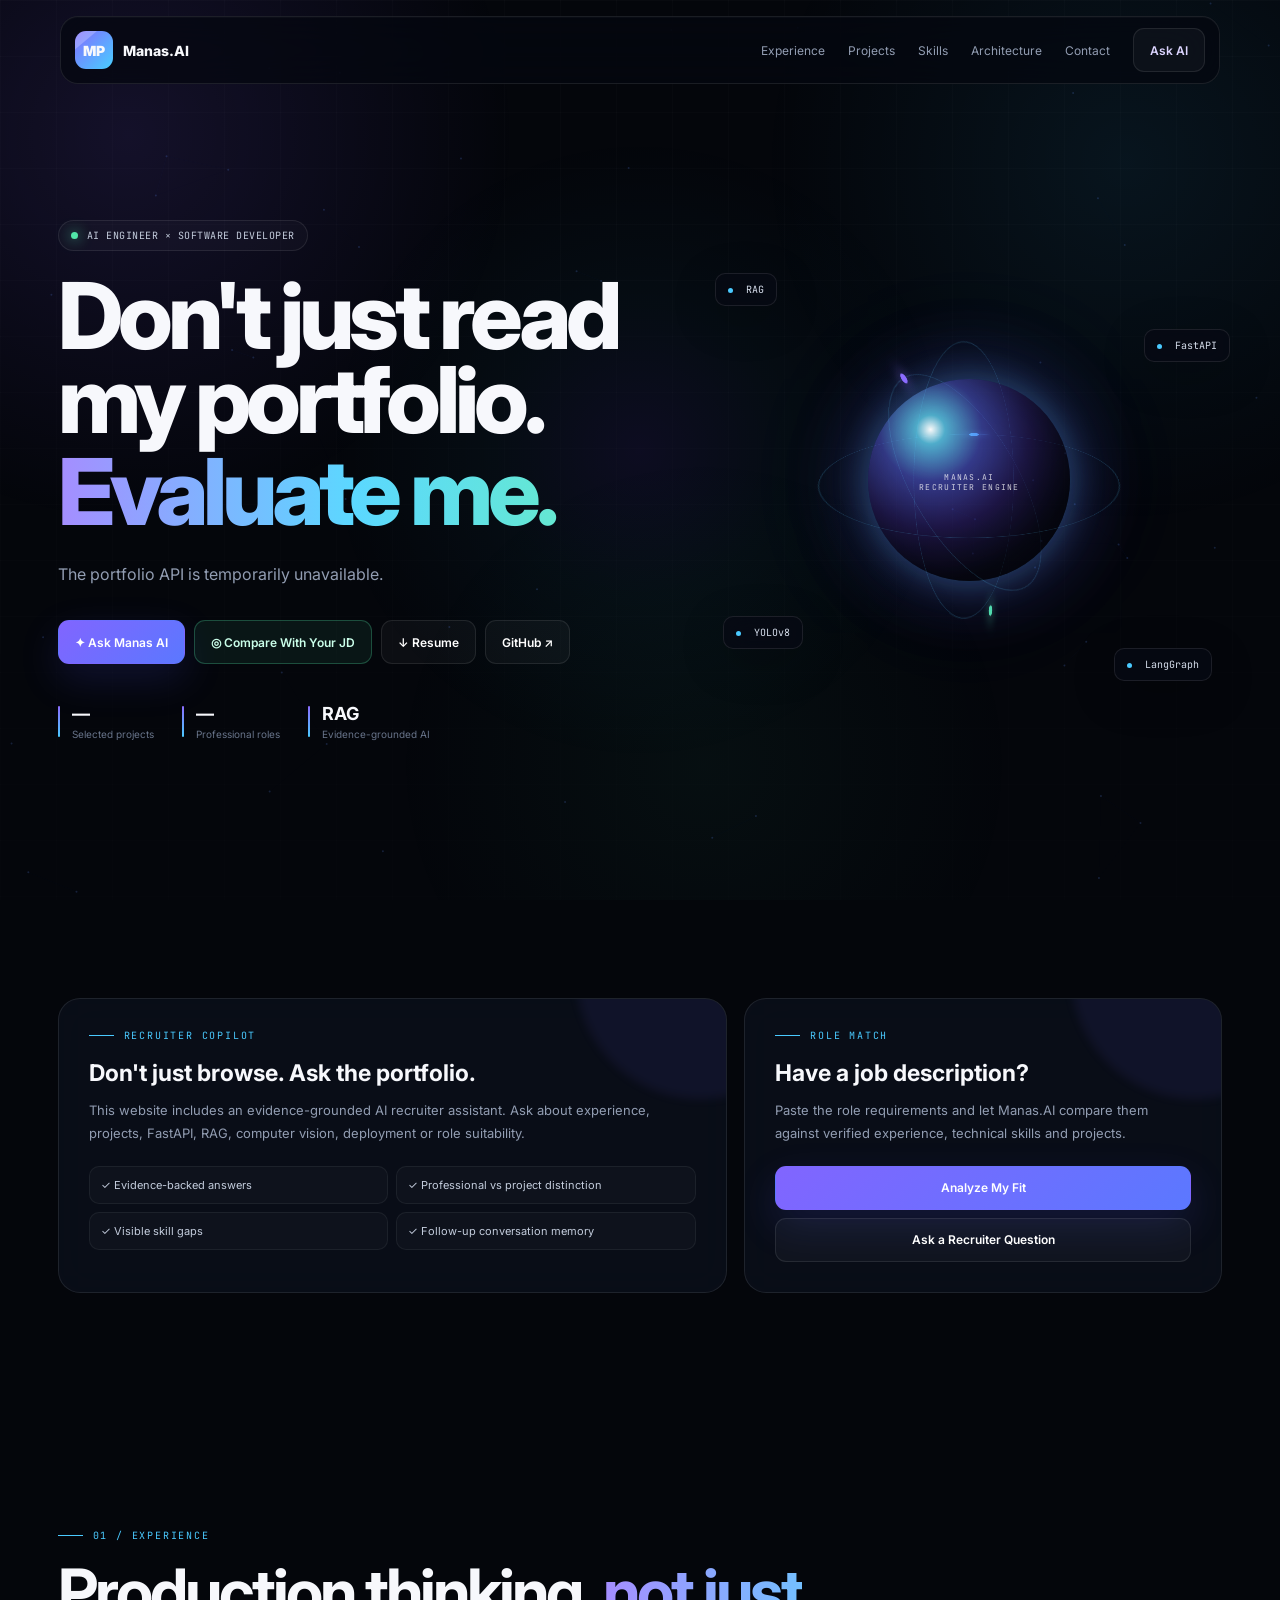
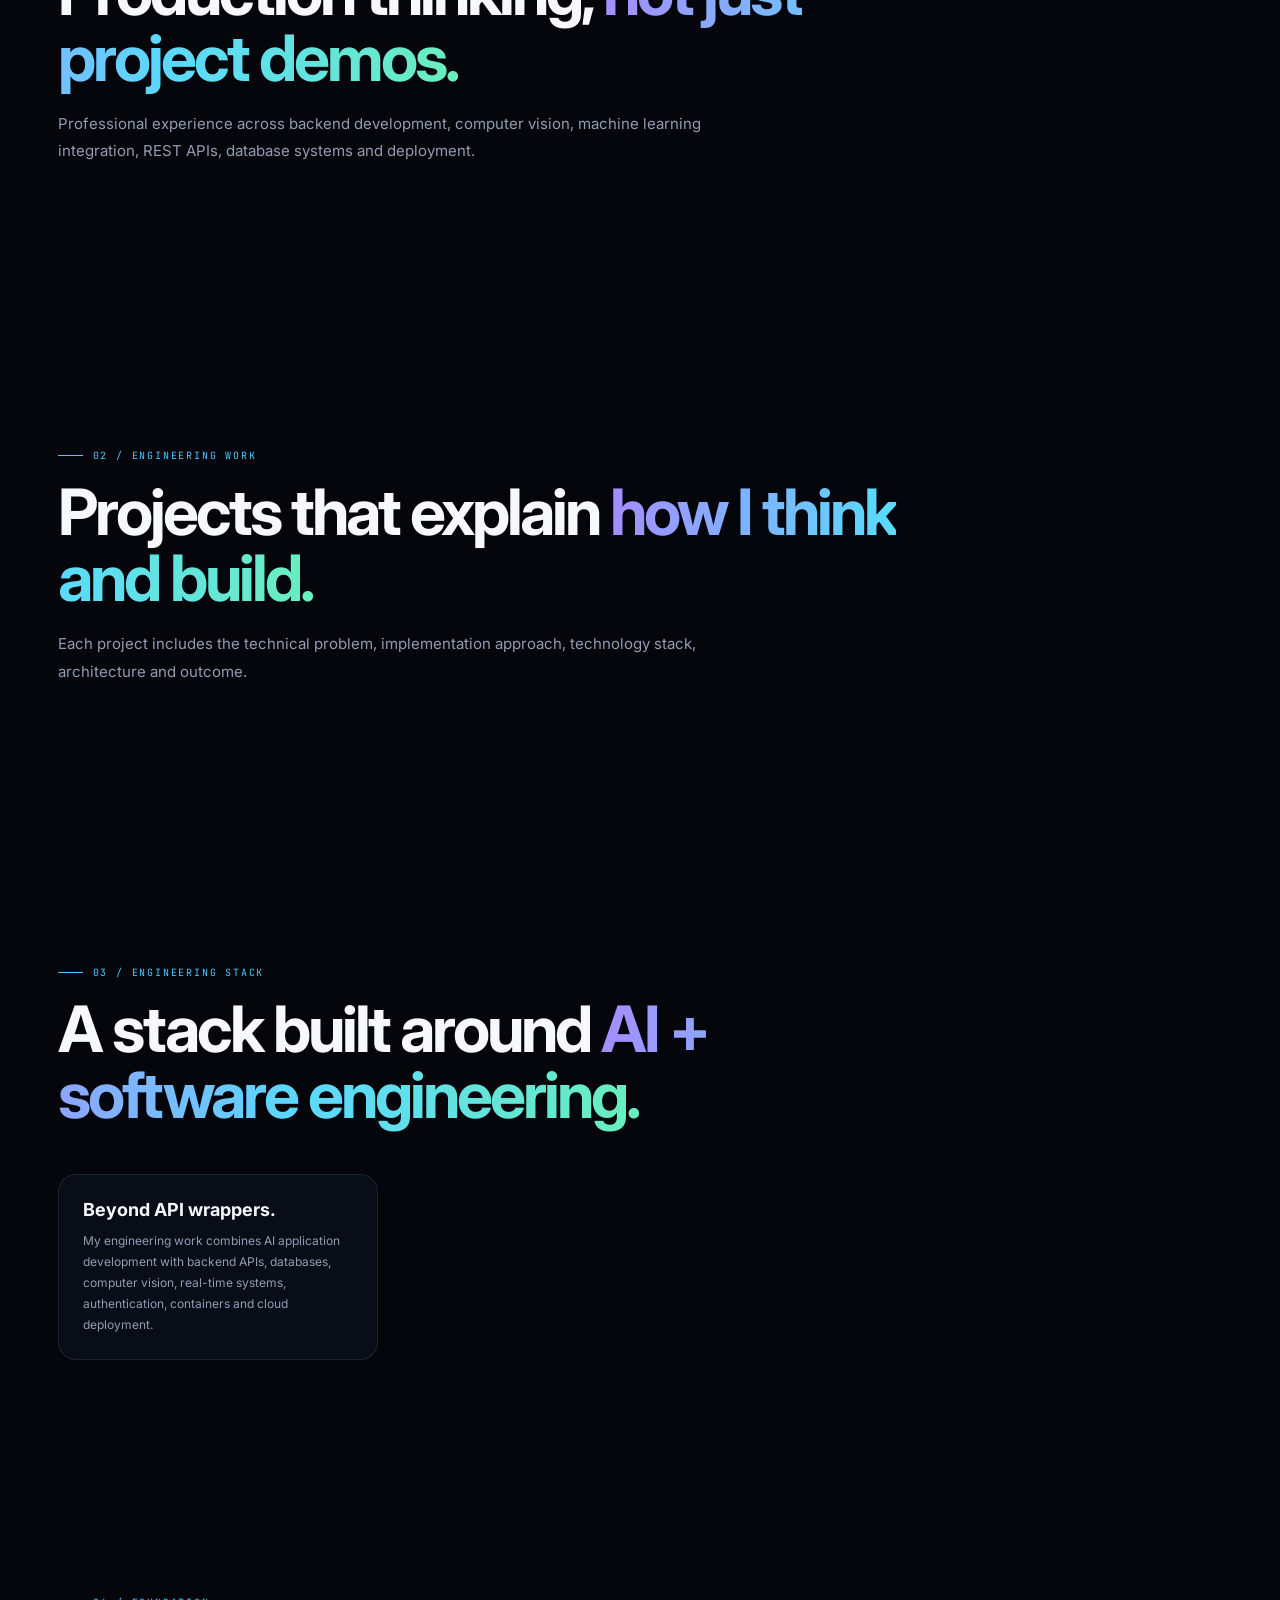
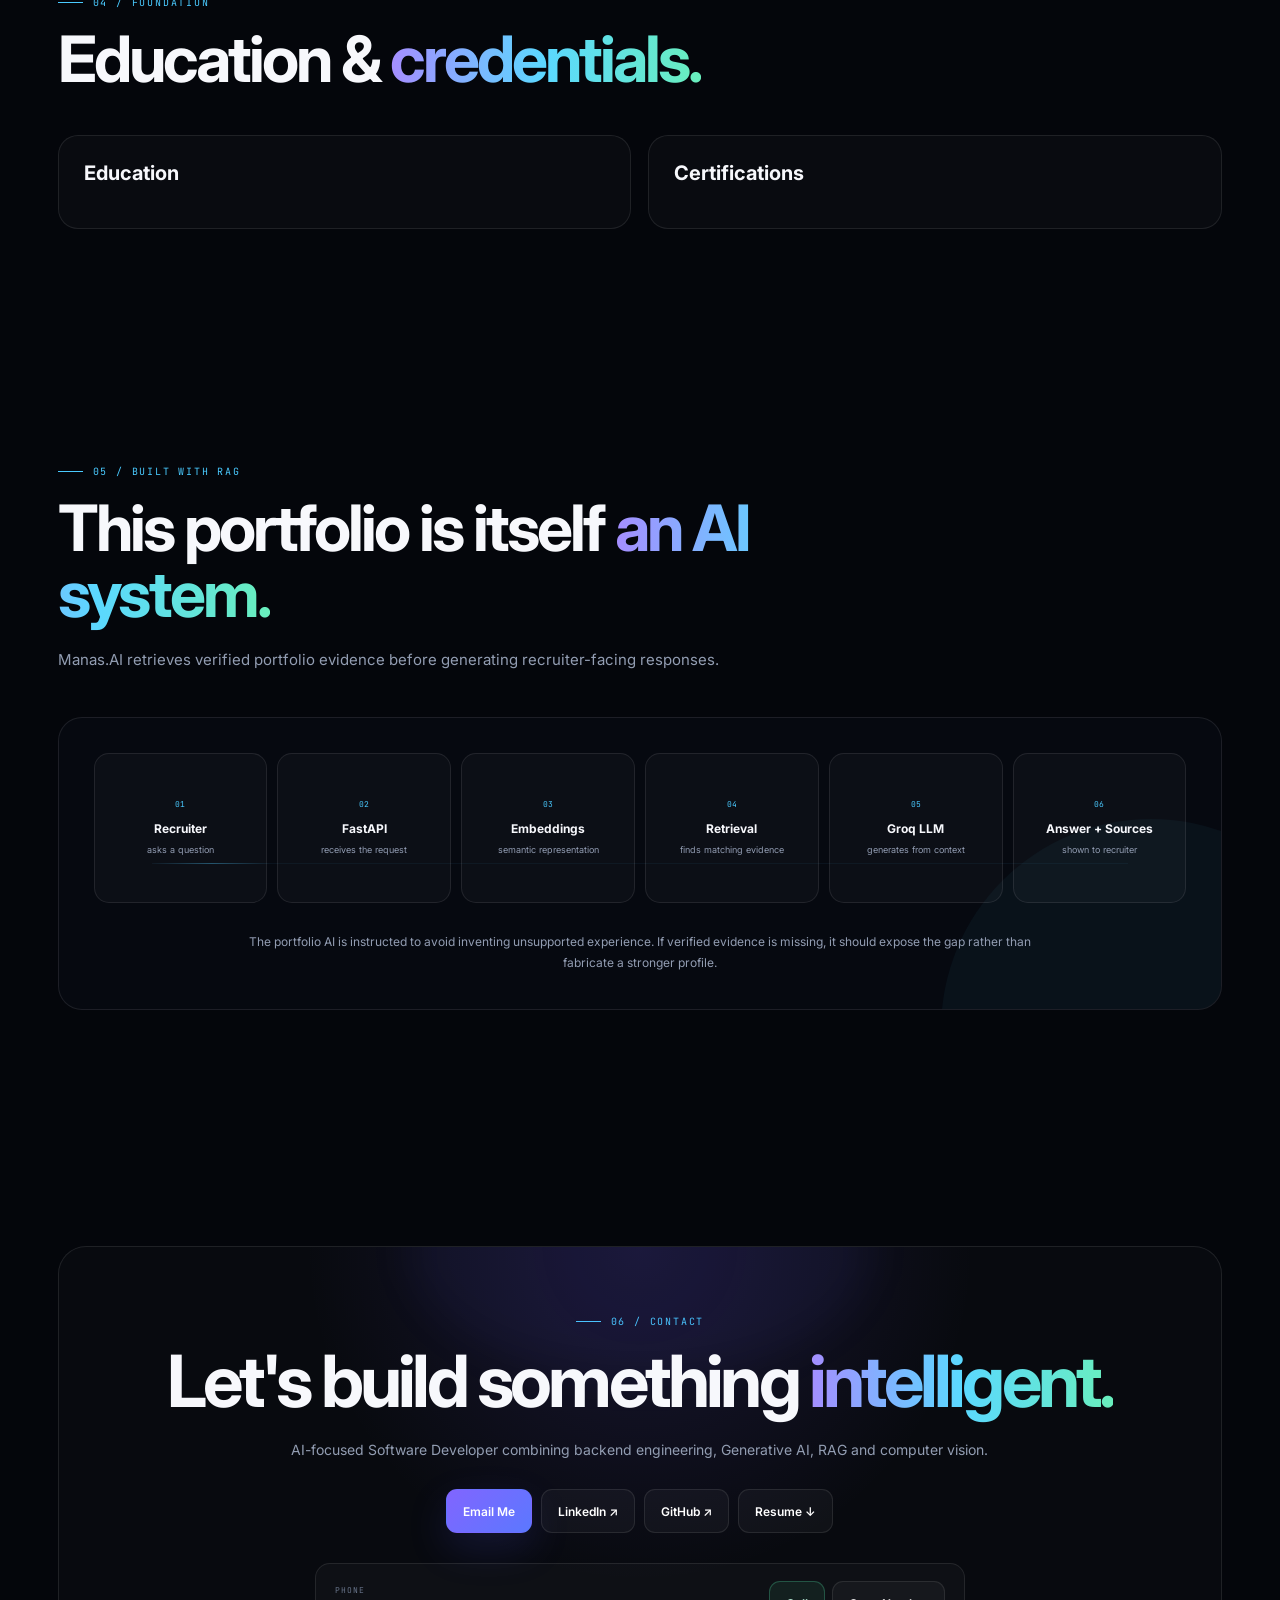
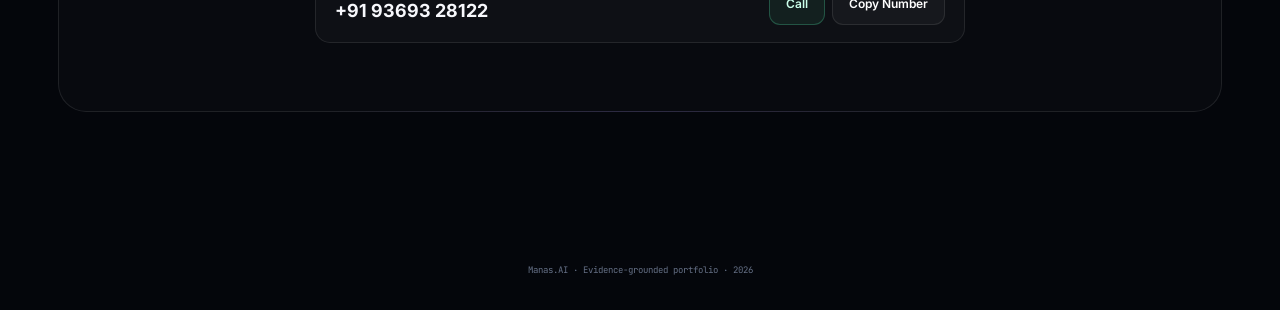
==== frontend/index.html @ 6435a3ae "Portfolio deploy" ====
<!DOCTYPE html>
<html lang="en">

<head>

<meta charset="UTF-8">

<meta
name="viewport"
content="width=device-width, initial-scale=1.0"
>

<title>
Manas.AI | AI Engineer & Software Developer
</title>

<meta
name="description"
content="Interactive AI-powered portfolio of Manas Pandey — Generative AI, RAG, FastAPI, Python, Computer Vision and Full Stack Engineering."
>

<link rel="preconnect" href="https://fonts.googleapis.com">

<link rel="preconnect" href="https://fonts.gstatic.com" crossorigin>

<link
href="https://fonts.googleapis.com/css2?family=Inter:wght@300;400;500;600;700;800;900&family=JetBrains+Mono:wght@400;500;600&display=swap"
rel="stylesheet"
>


<style>

/* =========================================================
   THEME
========================================================= */

:root{

    --bg:#04060b;
    --bg2:#070b14;

    --panel:
        rgba(12,17,29,.74);

    --panel-strong:
        rgba(13,18,31,.94);

    --line:
        rgba(255,255,255,.09);

    --line-strong:
        rgba(255,255,255,.16);

    --text:#f7f8fc;

    --muted:#929db2;

    --muted2:#68748a;

    --purple:#8b6cff;

    --blue:#4acaff;

    --cyan:#63e5ff;

    --green:#52e6a8;

    --danger:#ff6b82;

    --radius:22px;

}


*{

    box-sizing:border-box;

    margin:0;

    padding:0;

}


html{

    scroll-behavior:smooth;

}


body{

    min-height:100vh;

    font-family:
        Inter,
        sans-serif;

    background:
        var(--bg);

    color:
        var(--text);

    overflow-x:hidden;

}


body::before{

    content:"";

    position:fixed;

    inset:0;

    z-index:-10;

    pointer-events:none;

    background:

        radial-gradient(
            circle at 10% 15%,
            rgba(132,91,255,.13),
            transparent 28%
        ),

        radial-gradient(
            circle at 88% 18%,
            rgba(59,199,255,.08),
            transparent 27%
        ),

        radial-gradient(
            circle at 55% 85%,
            rgba(78,229,167,.045),
            transparent 30%
        );

}


body::after{

    content:"";

    position:fixed;

    inset:0;

    z-index:-9;

    pointer-events:none;

    background-image:

        linear-gradient(
            rgba(255,255,255,.018) 1px,
            transparent 1px
        ),

        linear-gradient(
            90deg,
            rgba(255,255,255,.018) 1px,
            transparent 1px
        );

    background-size:
        56px 56px;

    mask-image:
        linear-gradient(
            to bottom,
            rgba(0,0,0,.9),
            rgba(0,0,0,.35)
        );

}


a{

    color:inherit;

    text-decoration:none;

}


button,
input,
textarea{

    font:inherit;

}


button{

    cursor:pointer;

}


::selection{

    background:
        rgba(139,108,255,.35);

}


/* =========================================================
   BASE
========================================================= */

.container{

    width:
        min(1180px,91%);

    margin:auto;

}


.section{

    position:relative;

    padding:
        118px 0;

}


.gradient-text{

    background:

        linear-gradient(
            90deg,
            #a58dff,
            #5bd8ff,
            #69efbd
        );

    -webkit-background-clip:text;

    background-clip:text;

    color:transparent;

}


.section-kicker{

    display:flex;

    align-items:center;

    gap:10px;

    margin-bottom:17px;

    font:
        10px
        "JetBrains Mono",
        monospace;

    color:
        var(--blue);

    letter-spacing:.18em;

}


.section-kicker::before{

    content:"";

    width:25px;

    height:1px;

    background:
        var(--blue);

}


.section-title{

    max-width:880px;

    font-size:
        clamp(38px,5vw,65px);

    line-height:1.03;

    letter-spacing:
        -3px;

}


.section-subtitle{

    max-width:720px;

    margin-top:19px;

    color:
        var(--muted);

    font-size:15px;

    line-height:1.85;

}


.mono{

    font-family:
        "JetBrains Mono",
        monospace;

}


/* =========================================================
   BACKGROUND CANVAS
========================================================= */

#networkCanvas{

    position:fixed;

    inset:0;

    width:100%;

    height:100%;

    z-index:-7;

    opacity:.6;

    pointer-events:none;

}


#cursorGlow{

    position:fixed;

    width:650px;

    height:650px;

    left:50%;

    top:50%;

    z-index:-5;

    pointer-events:none;

    border-radius:50%;

    transform:
        translate(-50%,-50%);

    background:

        radial-gradient(
            circle,
            rgba(111,83,255,.09),
            rgba(65,206,255,.035) 32%,
            transparent 68%
        );

}


/* =========================================================
   NAVBAR
========================================================= */

.nav-shell{

    position:fixed;

    top:16px;

    left:50%;

    z-index:1000;

    transform:
        translateX(-50%);

    width:
        min(1160px,93%);

}


.navbar{

    display:flex;

    align-items:center;

    justify-content:space-between;

    gap:20px;

    padding:
        11px 14px;

    border:
        1px solid var(--line);

    border-radius:18px;

    background:
        rgba(5,8,16,.72);

    backdrop-filter:
        blur(24px);

    box-shadow:
        inset 0 1px 0
        rgba(255,255,255,.025);

}


.brand{

    display:flex;

    align-items:center;

    gap:10px;

    font-size:14px;

    font-weight:800;

}


.brand-mark{

    position:relative;

    display:grid;

    place-items:center;

    width:38px;

    height:38px;

    overflow:hidden;

    border-radius:11px;

    background:

        linear-gradient(
            135deg,
            #826cff,
            #48cfff
        );

    font-weight:900;

}


.brand-mark::before{

    content:"";

    position:absolute;

    width:55px;

    height:14px;

    background:
        rgba(255,255,255,.24);

    transform:
        rotate(-40deg)
        translateY(-20px);

    animation:
        logoShine 6s
        linear infinite;

}


@keyframes logoShine{

    0%{

        transform:
            rotate(-40deg)
            translateY(-45px);

    }

    28%,
    100%{

        transform:
            rotate(-40deg)
            translateY(55px);

    }

}


.navlinks{

    display:flex;

    align-items:center;

    gap:23px;

}


.navlinks a{

    color:
        var(--muted);

    font-size:12px;

    transition:.2s;

}


.navlinks a:hover{

    color:white;

}


.nav-cta{

    padding:
        9px 13px;

    border:
        1px solid
        rgba(139,108,255,.30);

    border-radius:9px;

    background:
        rgba(139,108,255,.10);

    color:#dcd5ff!important;

}


/* =========================================================
   BUTTON
========================================================= */

.btn{

    display:inline-flex;

    align-items:center;

    justify-content:center;

    gap:8px;

    min-height:44px;

    padding:
        11px 16px;

    border:
        1px solid var(--line);

    border-radius:11px;

    background:
        rgba(255,255,255,.035);

    color:white;

    font-size:12px;

    font-weight:600;

    transition:
        transform .2s,
        border-color .2s,
        background .2s;

}


.btn:hover{

    transform:
        translateY(-2px);

    border-color:
        var(--line-strong);

    background:
        rgba(255,255,255,.065);

}


.btn-primary{

    border-color:
        transparent;

    background:

        linear-gradient(
            135deg,
            #8165ff,
            #5b78ff
        );

    box-shadow:
        0 15px 40px
        rgba(89,87,255,.16);

}


.btn-primary:hover{

    background:

        linear-gradient(
            135deg,
            #9178ff,
            #6985ff
        );

}


.btn-green{

    border-color:
        rgba(82,230,168,.27);

    background:
        rgba(82,230,168,.07);

    color:
        #caffea;

}


/* =========================================================
   HERO
========================================================= */

.hero{

    position:relative;

    min-height:100vh;

    display:flex;

    align-items:center;

    padding:
        130px 0 70px;

}


.hero-grid{

    display:grid;

    grid-template-columns:
        minmax(0,1.08fr)
        minmax(360px,.92fr);

    gap:65px;

    align-items:center;

}


.hero-badge{

    display:inline-flex;

    align-items:center;

    gap:9px;

    margin-bottom:23px;

    padding:
        8px 12px;

    border:
        1px solid var(--line);

    border-radius:100px;

    background:
        rgba(255,255,255,.025);

    color:
        #c4cddd;

    font:
        10px
        "JetBrains Mono",
        monospace;

    letter-spacing:.05em;

}


.online-dot{

    width:7px;

    height:7px;

    border-radius:50%;

    background:
        var(--green);

    box-shadow:
        0 0 14px
        var(--green);

    animation:
        pulseDot 2s
        ease-in-out infinite;

}


@keyframes pulseDot{

    50%{

        opacity:.45;

        transform:
            scale(.75);

    }

}


.hero-title{

    max-width:720px;

    font-size:
        clamp(55px,7.2vw,99px);

    font-weight:800;

    line-height:.91;

    letter-spacing:
        -5px;

}


.hero-title .line2{

    display:block;

    margin-top:8px;

}


.hero-description{

    max-width:680px;

    margin-top:27px;

    color:
        var(--muted);

    font-size:
        16px;

    line-height:1.85;

}


.hero-actions{

    display:flex;

    flex-wrap:wrap;

    gap:9px;

    margin-top:30px;

}


.hero-meta{

    display:flex;

    flex-wrap:wrap;

    gap:28px;

    margin-top:39px;

}


.hero-meta-item{

    position:relative;

    padding-left:14px;

}


.hero-meta-item::before{

    content:"";

    position:absolute;

    top:3px;

    bottom:3px;

    left:0;

    width:2px;

    border-radius:5px;

    background:

        linear-gradient(
            var(--purple),
            var(--blue)
        );

}


.hero-meta strong{

    display:block;

    font-size:18px;

}


.hero-meta span{

    display:block;

    margin-top:4px;

    color:
        var(--muted2);

    font-size:10px;

}


/* =========================================================
   HERO 3D SCENE
========================================================= */

.ai-scene{

    position:relative;

    height:530px;

    display:grid;

    place-items:center;

    perspective:
        1200px;

}


.ai-core-wrap{

    position:relative;

    width:330px;

    height:330px;

    transform-style:
        preserve-3d;

    transition:
        transform .13s
        ease-out;

}


.core-glow{

    position:absolute;

    inset:45px;

    border-radius:50%;

    background:
        rgba(105,94,255,.11);

    filter:
        blur(34px);

}


.core-sphere{

    position:absolute;

    inset:64px;

    border-radius:50%;

    background:

        radial-gradient(
            circle at 31% 25%,
            rgba(255,255,255,.98),
            rgba(101,222,255,.77) 7%,
            rgba(98,109,255,.48) 25%,
            rgba(97,61,217,.27) 48%,
            rgba(9,13,30,.10) 73%
        );

    box-shadow:

        inset -32px -35px 70px
        rgba(0,0,0,.55),

        0 0 35px
        rgba(87,194,255,.32),

        0 0 90px
        rgba(116,87,255,.20),

        0 0 170px
        rgba(82,194,255,.07);

    animation:
        sphereBreath 5s
        ease-in-out infinite;

}


@keyframes sphereBreath{

    50%{

        transform:
            scale(1.035);

        filter:
            brightness(1.1);

    }

}


.orbit{

    position:absolute;

    inset:15px;

    border:
        1px solid
        rgba(85,202,255,.21);

    border-radius:50%;

    transform-style:
        preserve-3d;

}


.orbit-a{

    transform:
        rotateX(70deg);

    animation:
        orbitA 11s
        linear infinite;

}


.orbit-b{

    inset:27px;

    transform:
        rotateY(69deg)
        rotateZ(26deg);

    animation:
        orbitB 14s
        linear infinite;

}


.orbit-c{

    inset:44px;

    transform:
        rotateX(46deg)
        rotateY(51deg);

    animation:
        orbitC 17s
        linear infinite;

}


@keyframes orbitA{

    to{

        transform:
            rotateX(70deg)
            rotateZ(360deg);

    }

}


@keyframes orbitB{

    to{

        transform:
            rotateY(69deg)
            rotateZ(386deg);

    }

}


@keyframes orbitC{

    to{

        transform:
            rotateX(406deg)
            rotateY(51deg);

    }

}


.orbit-particle{

    position:absolute;

    width:11px;

    height:11px;

    border-radius:50%;

    background:
        var(--blue);

    box-shadow:
        0 0 19px
        var(--blue);

}


.orbit-a .orbit-particle{

    top:-5px;

    left:50%;

}


.orbit-b .orbit-particle{

    right:15px;

    bottom:36px;

    background:
        var(--green);

    box-shadow:
        0 0 19px
        var(--green);

}


.orbit-c .orbit-particle{

    left:12px;

    top:52px;

    background:
        var(--purple);

    box-shadow:
        0 0 19px
        var(--purple);

}


.tech-float{

    position:absolute;

    z-index:5;

    padding:
        9px 12px;

    border:
        1px solid var(--line);

    border-radius:10px;

    background:
        rgba(7,10,20,.78);

    backdrop-filter:
        blur(14px);

    font:
        10px
        "JetBrains Mono",
        monospace;

    color:#d7dfed;

    box-shadow:
        0 12px 45px
        rgba(0,0,0,.22);

    animation:
        floatTech 4s
        ease-in-out infinite;

}


.tech-float::before{

    content:"";

    display:inline-block;

    width:5px;

    height:5px;

    margin-right:7px;

    border-radius:50%;

    background:
        var(--blue);

}


.tech-1{

    top:58px;

    left:-1px;

}


.tech-2{

    top:114px;

    right:-8px;

    animation-delay:-1s;

}


.tech-3{

    bottom:96px;

    left:7px;

    animation-delay:-2s;

}


.tech-4{

    right:10px;

    bottom:64px;

    animation-delay:-3s;

}


@keyframes floatTech{

    50%{

        transform:
            translateY(-10px);

    }

}


.core-center-label{

    position:absolute;

    inset:0;

    z-index:8;

    display:grid;

    place-items:center;

    pointer-events:none;

}


.core-center-label div{

    margin-top:3px;

    text-align:center;

    font:
        8px
        "JetBrains Mono",
        monospace;

    letter-spacing:.16em;

    color:
        rgba(255,255,255,.76);

}


/* =========================================================
   RECRUITER STRIP
========================================================= */

.recruiter-strip{

    display:grid;

    grid-template-columns:
        1.4fr
        1fr;

    gap:17px;

    margin-top:-20px;

}


.recruiter-panel{

    position:relative;

    overflow:hidden;

    padding:30px;

    border:
        1px solid var(--line);

    border-radius:
        var(--radius);

    background:
        var(--panel);

    backdrop-filter:
        blur(18px);

}


.recruiter-panel::before{

    content:"";

    position:absolute;

    width:250px;

    height:250px;

    right:-100px;

    top:-150px;

    border-radius:50%;

    background:
        rgba(119,89,255,.08);

    filter:
        blur(5px);

}


.recruiter-panel h3{

    position:relative;

    z-index:1;

    font-size:23px;

    margin-bottom:12px;

}


.recruiter-panel p{

    position:relative;

    z-index:1;

    color:
        var(--muted);

    font-size:13px;

    line-height:1.8;

}


.recruiter-points{

    position:relative;

    z-index:1;

    display:grid;

    grid-template-columns:
        1fr 1fr;

    gap:8px;

    margin-top:20px;

}


.recruiter-point{

    padding:11px;

    border:
        1px solid
        rgba(255,255,255,.06);

    border-radius:10px;

    background:
        rgba(255,255,255,.022);

    color:#c4cddd;

    font-size:11px;

}


/* =========================================================
   EXPERIENCE
========================================================= */

.timeline{

    position:relative;

    margin-top:48px;

}


.timeline::before{

    content:"";

    position:absolute;

    left:16px;

    top:10px;

    bottom:10px;

    width:1px;

    background:

        linear-gradient(
            to bottom,
            var(--purple),
            rgba(74,202,255,.45),
            transparent
        );

}


.exp-row{

    position:relative;

    display:grid;

    grid-template-columns:
        190px 1fr;

    gap:30px;

    margin-bottom:17px;

    padding-left:52px;

}


.exp-dot{

    position:absolute;

    left:10px;

    top:27px;

    width:13px;

    height:13px;

    border:
        3px solid
        #070a12;

    border-radius:50%;

    background:
        var(--blue);

    box-shadow:
        0 0 0 1px
        rgba(75,208,255,.4),
        0 0 16px
        rgba(75,208,255,.38);

}


.exp-period{

    padding-top:24px;

    font:
        10px
        "JetBrains Mono",
        monospace;

    color:
        var(--blue);

    line-height:1.7;

}


.exp-card{

    padding:25px;

    border:
        1px solid var(--line);

    border-radius:18px;

    background:
        rgba(255,255,255,.025);

    transition:.25s;

}


.exp-card:hover{

    transform:
        translateX(5px);

    border-color:
        rgba(74,202,255,.21);

}


.exp-card h3{

    font-size:21px;

}


.exp-company{

    margin-top:6px;

    color:
        #c1cada;

    font-size:12px;

}


.exp-description{

    margin-top:13px;

    color:
        var(--muted);

    font-size:13px;

    line-height:1.75;

}


/* =========================================================
   TAGS
========================================================= */

.tags{

    display:flex;

    flex-wrap:wrap;

    gap:6px;

    margin-top:16px;

}


.tag{

    padding:
        5px 8px;

    border:
        1px solid
        rgba(255,255,255,.07);

    border-radius:7px;

    background:
        rgba(255,255,255,.023);

    font:
        9px
        "JetBrains Mono",
        monospace;

    color:
        #b7c0d1;

}


/* =========================================================
   PROJECTS / 3D TILT
========================================================= */

.projects-grid{

    display:grid;

    grid-template-columns:
        repeat(2,minmax(0,1fr));

    gap:18px;

    margin-top:45px;

    perspective:
        1300px;

}


.project-card{

    position:relative;

    min-height:330px;

    display:flex;

    flex-direction:column;

    overflow:hidden;

    padding:27px;

    border:
        1px solid var(--line);

    border-radius:
        var(--radius);

    background:

        linear-gradient(
            145deg,
            rgba(255,255,255,.039),
            rgba(255,255,255,.017)
        );

    transform-style:
        preserve-3d;

    transition:
        border-color .2s,
        box-shadow .2s,
        transform .12s;

}


.project-card::before{

    content:"";

    position:absolute;

    width:180px;

    height:180px;

    right:-90px;

    bottom:-110px;

    border-radius:50%;

    background:
        rgba(68,202,255,.045);

    pointer-events:none;

}


.project-card:hover{

    border-color:
        rgba(74,202,255,.27);

    box-shadow:
        0 24px 65px
        rgba(0,0,0,.22);

}


.project-index{

    position:absolute;

    right:20px;

    top:14px;

    font:
        32px
        "JetBrains Mono",
        monospace;

    color:
        rgba(255,255,255,.055);

}


.project-category{

    margin-bottom:19px;

    font:
        9px
        "JetBrains Mono",
        monospace;

    color:
        var(--blue);

    letter-spacing:.10em;

    text-transform:uppercase;

}


.project-card h3{

    max-width:78%;

    font-size:22px;

    letter-spacing:-.6px;

}


.project-short{

    margin-top:12px;

    color:
        var(--muted);

    font-size:12px;

    line-height:1.75;

}


.project-result{

    margin-top:14px;

    padding-left:11px;

    border-left:
        2px solid
        rgba(82,230,168,.8);

    color:
        #c5d1d3;

    font-size:11px;

    line-height:1.65;

}


.project-footer{

    margin-top:auto;

    padding-top:20px;

}


.project-actions{

    display:flex;

    flex-wrap:wrap;

    gap:7px;

    margin-top:17px;

}


.project-actions .btn{

    min-height:38px;

    padding:
        8px 12px;

    font-size:10px;

}


/* =========================================================
   SKILLS
========================================================= */

.skills-layout{

    display:grid;

    grid-template-columns:
        320px 1fr;

    gap:30px;

    margin-top:46px;

}


.skills-intro-card{

    position:sticky;

    top:100px;

    height:max-content;

    padding:24px;

    border:
        1px solid var(--line);

    border-radius:18px;

    background:
        var(--panel);

}


.skills-intro-card strong{

    display:block;

    font-size:18px;

    margin-bottom:10px;

}


.skills-intro-card p{

    color:
        var(--muted);

    font-size:12px;

    line-height:1.75;

}


.skills-grid{

    display:grid;

    grid-template-columns:
        repeat(3,minmax(0,1fr));

    gap:10px;

}


.skill-card{

    padding:18px;

    border:
        1px solid var(--line);

    border-radius:14px;

    background:
        rgba(255,255,255,.024);

    transition:.22s;

}


.skill-card:hover{

    transform:
        translateY(-4px);

    border-color:
        rgba(139,108,255,.28);

}


.skill-category{

    margin-bottom:8px;

    color:
        var(--blue);

    font:
        8px
        "JetBrains Mono",
        monospace;

    text-transform:uppercase;

    letter-spacing:.1em;

}


.skill-card strong{

    font-size:13px;

}


.skill-card p{

    margin-top:7px;

    color:
        var(--muted);

    font-size:10px;

    line-height:1.55;

}


/* =========================================================
   FOUNDATION
========================================================= */

.foundation-grid{

    display:grid;

    grid-template-columns:
        1fr 1fr;

    gap:17px;

    margin-top:43px;

}


.foundation-panel{

    padding:25px;

    border:
        1px solid var(--line);

    border-radius:20px;

    background:
        rgba(255,255,255,.024);

}


.foundation-panel h3{

    font-size:20px;

    margin-bottom:18px;

}


.foundation-list{

    display:grid;

    gap:10px;

}


.foundation-item{

    padding:14px;

    border:
        1px solid
        rgba(255,255,255,.06);

    border-radius:11px;

    background:
        rgba(255,255,255,.02);

}


.foundation-item strong{

    font-size:12px;

}


.foundation-item p{

    margin-top:5px;

    color:
        var(--muted);

    font-size:10px;

    line-height:1.55;

}


/* =========================================================
   RAG ARCHITECTURE
========================================================= */

.rag-shell{

    position:relative;

    overflow:hidden;

    margin-top:43px;

    padding:35px;

    border:
        1px solid var(--line);

    border-radius:24px;

    background:
        rgba(8,12,21,.64);

}


.rag-shell::before{

    content:"";

    position:absolute;

    inset:auto -140px -230px auto;

    width:420px;

    height:420px;

    border-radius:50%;

    background:
        rgba(75,201,255,.045);

}


.rag-flow{

    position:relative;

    z-index:1;

    display:grid;

    grid-template-columns:
        repeat(6,1fr);

    align-items:center;

    gap:10px;

}


.rag-node{

    position:relative;

    min-height:150px;

    display:flex;

    flex-direction:column;

    align-items:center;

    justify-content:center;

    text-align:center;

    padding:15px 10px;

    border:
        1px solid var(--line);

    border-radius:15px;

    background:
        rgba(255,255,255,.026);

    transition:.25s;

}


.rag-node:hover{

    transform:
        translateY(-5px);

    border-color:
        rgba(75,201,255,.26);

}


.rag-step{

    color:
        var(--blue);

    font:
        8px
        "JetBrains Mono",
        monospace;

    margin-bottom:12px;

}


.rag-node strong{

    font-size:12px;

}


.rag-node small{

    margin-top:7px;

    color:
        var(--muted);

    font-size:9px;

    line-height:1.45;

}


.rag-line{

    position:absolute;

    z-index:-1;

    top:50%;

    left:8%;

    right:8%;

    height:1px;

    overflow:hidden;

    background:
        rgba(76,203,255,.15);

}


.rag-line::after{

    content:"";

    position:absolute;

    width:120px;

    height:100%;

    background:

        linear-gradient(
            90deg,
            transparent,
            var(--blue),
            transparent
        );

    animation:
        flowLine 4s
        linear infinite;

}


@keyframes flowLine{

    from{
        left:-130px;
    }

    to{
        left:100%;
    }

}


.rag-note{

    position:relative;

    z-index:1;

    max-width:800px;

    margin:
        28px auto 0;

    text-align:center;

    color:
        var(--muted);

    font-size:12px;

    line-height:1.8;

}


/* =========================================================
   CONTACT
========================================================= */

.contact-shell{

    position:relative;

    overflow:hidden;

    padding:
        68px 34px;

    border:
        1px solid var(--line);

    border-radius:28px;

    text-align:center;

    background:

        radial-gradient(
            circle at 50% 0%,
            rgba(121,89,255,.14),
            transparent 45%
        ),

        rgba(255,255,255,.018);

}


.contact-shell::before{

    content:"";

    position:absolute;

    top:-120px;

    left:50%;

    width:460px;

    height:250px;

    transform:
        translateX(-50%);

    border-radius:50%;

    background:
        rgba(90,92,255,.06);

    filter:
        blur(20px);

}


.contact-title{

    position:relative;

    z-index:1;

    font-size:
        clamp(44px,6vw,72px);

    letter-spacing:
        -3.8px;

    line-height:1;

}


.contact-text{

    position:relative;

    z-index:1;

    max-width:700px;

    margin:
        20px auto 27px;

    color:
        var(--muted);

    font-size:14px;

    line-height:1.8;

}


.contact-actions{

    position:relative;

    z-index:1;

    display:flex;

    flex-wrap:wrap;

    justify-content:center;

    gap:9px;

}


.phone-card{

    position:relative;

    z-index:1;

    max-width:650px;

    margin:
        30px auto 0;

    display:flex;

    align-items:center;

    justify-content:space-between;

    gap:20px;

    padding:
        17px 19px;

    text-align:left;

    border:
        1px solid var(--line);

    border-radius:15px;

    background:
        rgba(255,255,255,.028);

}


.phone-label{

    display:block;

    margin-bottom:5px;

    color:
        var(--muted2);

    font:
        8px
        "JetBrains Mono",
        monospace;

    letter-spacing:.14em;

}


.phone-number{

    font-size:18px;

    font-weight:700;

}


.phone-actions{

    display:flex;

    gap:7px;

}


/* =========================================================
   MODALS
========================================================= */

.overlay{

    position:fixed;

    inset:0;

    z-index:3000;

    display:none;

    align-items:center;

    justify-content:center;

    padding:20px;

    background:
        rgba(2,4,9,.77);

    backdrop-filter:
        blur(11px);

}


.overlay.open{

    display:flex;

}


.modal{

    width:
        min(900px,96vw);

    max-height:
        88vh;

    overflow-y:auto;

    border:
        1px solid var(--line);

    border-radius:22px;

    background:
        #090d17;

    box-shadow:
        0 35px 100px
        rgba(0,0,0,.42);

}


.modal-header{

    position:sticky;

    top:0;

    z-index:5;

    display:flex;

    align-items:center;

    justify-content:space-between;

    gap:15px;

    padding:
        19px 21px;

    border-bottom:
        1px solid var(--line);

    background:
        rgba(9,13,23,.96);

    backdrop-filter:
        blur(16px);

}


.modal-body{

    padding:22px;

}


.modal-close{

    width:38px;

    height:38px;

    border:
        1px solid var(--line);

    border-radius:10px;

    background:
        rgba(255,255,255,.03);

    color:white;

}


/* =========================================================
   CHAT
========================================================= */

.ai-title{

    display:flex;

    align-items:center;

    gap:10px;

}


.ai-title-dot{

    width:9px;

    height:9px;

    border-radius:50%;

    background:
        var(--green);

    box-shadow:
        0 0 15px
        var(--green);

}


.ai-title h3{

    font-size:16px;

}


.ai-title small{

    display:block;

    margin-top:3px;

    color:
        var(--muted);

    font-size:9px;

}


.ai-intro{

    display:flex;

    gap:13px;

    padding:16px;

    border:
        1px solid
        rgba(255,255,255,.07);

    border-radius:13px;

    background:

        linear-gradient(
            135deg,
            rgba(139,108,255,.08),
            rgba(74,202,255,.025)
        );

}


.ai-avatar{

    flex:0 0 36px;

    height:36px;

    display:grid;

    place-items:center;

    border-radius:10px;

    background:

        linear-gradient(
            135deg,
            var(--purple),
            var(--blue)
        );

    font-size:9px;

    font-weight:800;

}


.ai-intro p{

    margin-top:4px;

    color:
        var(--muted);

    font-size:11px;

    line-height:1.6;

}


.prompt-row{

    display:flex;

    flex-wrap:wrap;

    gap:6px;

    margin:
        17px 0;

}


.prompt-chip{

    padding:
        7px 10px;

    border:
        1px solid var(--line);

    border-radius:100px;

    background:
        rgba(255,255,255,.025);

    color:
        #c5cedd;

    font-size:9px;

}


.chat{

    max-height:360px;

    overflow-y:auto;

    display:flex;

    flex-direction:column;

    gap:12px;

    padding-right:5px;

}


.chat-message{

    display:flex;

    align-items:flex-start;

    gap:9px;

}


.chat-message.user{

    flex-direction:
        row-reverse;

}


.chat-avatar{

    flex:0 0 31px;

    height:31px;

    display:grid;

    place-items:center;

    border-radius:9px;

    background:

        linear-gradient(
            135deg,
            var(--purple),
            var(--blue)
        );

    font-size:8px;

    font-weight:800;

}


.chat-message.user
.chat-avatar{

    background:
        rgba(255,255,255,.08);

}


.chat-content{

    max-width:83%;

    padding:
        12px 14px;

    border:
        1px solid
        rgba(255,255,255,.065);

    border-radius:
        5px 14px 14px 14px;

    background:
        rgba(255,255,255,.04);

    color:
        #d7dfeb;

    font-size:12px;

    line-height:1.7;

}


.chat-message.user
.chat-content{

    border-radius:
        14px 5px 14px 14px;

    background:
        rgba(139,108,255,.12);

}


.chat-content p{

    margin-bottom:7px;

}


.chat-content ul{

    margin:
        6px 0 7px 18px;

}


.ai-sources{

    margin-top:11px;

    padding-top:10px;

    border-top:
        1px solid
        rgba(255,255,255,.06);

}


.ai-source-title{

    margin-bottom:6px;

    color:
        var(--green);

    font:
        8px
        "JetBrains Mono",
        monospace;

    letter-spacing:.11em;

}


.ai-source{

    margin-top:5px;

    padding:7px;

    border:
        1px solid
        rgba(255,255,255,.045);

    border-radius:7px;

    background:
        rgba(255,255,255,.018);

    color:
        #aab5c7;

    font-size:9px;

}


.thinking{

    display:none;

    align-items:center;

    gap:4px;

    margin:
        12px 0 4px 40px;

    color:
        var(--muted);

    font-size:9px;

}


.thinking i{

    width:5px;

    height:5px;

    border-radius:50%;

    background:
        var(--blue);

    animation:
        thinkingDot 1.2s
        ease-in-out infinite;

}


.thinking i:nth-child(2){
    animation-delay:.15s;
}

.thinking i:nth-child(3){
    animation-delay:.3s;
}


@keyframes thinkingDot{

    0%,
    80%,
    100%{

        opacity:.3;

        transform:
            scale(.65);

    }

    40%{

        opacity:1;

        transform:
            scale(1);

    }

}


.chat-input{

    display:flex;

    gap:7px;

    margin-top:15px;

    padding:7px;

    border:
        1px solid var(--line);

    border-radius:13px;

    background:#060912;

}


.chat-input input{

    flex:1;

    min-width:0;

    padding:
        9px 10px;

    border:0;

    outline:0;

    background:
        transparent;

    color:white;

}


.chat-input button{

    padding:
        9px 14px;

    border:0;

    border-radius:8px;

    background:

        linear-gradient(
            135deg,
            var(--purple),
            #5677ff
        );

    color:white;

    font-weight:600;

}


.ai-disclaimer{

    margin-top:9px;

    text-align:center;

    color:#576176;

    font-size:8px;

}


/* =========================================================
   JD ANALYZER
========================================================= */

.jd-input{

    width:100%;

    min-height:240px;

    resize:vertical;

    padding:14px;

    border:
        1px solid var(--line);

    border-radius:12px;

    outline:0;

    background:#060912;

    color:white;

    line-height:1.7;

}


.jd-result{

    display:none;

    margin-top:18px;

    padding:17px;

    border:
        1px solid var(--line);

    border-radius:13px;

    background:
        rgba(255,255,255,.03);

    color:#d6deea;

    font-size:12px;

    line-height:1.75;

}


/* =========================================================
   PROJECT DETAIL
========================================================= */

.detail-section{

    margin-top:24px;

}


.detail-label{

    margin-bottom:9px;

    color:
        var(--blue);

    font:
        9px
        "JetBrains Mono",
        monospace;

    letter-spacing:.14em;

}


.detail-copy{

    color:
        #c3ccda;

    font-size:12px;

    line-height:1.82;

}


.architecture-flow{

    display:grid;

    gap:7px;

}


.arch-step{

    display:flex;

    align-items:center;

    gap:12px;

    padding:12px;

    border:
        1px solid
        rgba(255,255,255,.065);

    border-radius:10px;

    background:
        rgba(255,255,255,.025);

}


.arch-number{

    flex:0 0 32px;

    height:32px;

    display:grid;

    place-items:center;

    border-radius:8px;

    background:
        rgba(139,108,255,.10);

    color:
        #c3b9ff;

    font:
        9px
        "JetBrains Mono",
        monospace;

}


.arch-arrow{

    text-align:center;

    color:
        #68748b;

}


/* =========================================================
   REVEAL
========================================================= */

.reveal{

    opacity:0;

    transform:
        translateY(25px);

    transition:
        opacity .7s ease,
        transform .7s ease;

}


.reveal.visible{

    opacity:1;

    transform:none;

}


footer{

    padding:
        34px 20px;

    text-align:center;

    color:
        #657086;

    font:
        9px
        "JetBrains Mono",
        monospace;

}


/* =========================================================
   MOBILE
========================================================= */

@media(max-width:1000px){

    .hero-grid{

        grid-template-columns:1fr;

    }

    .ai-scene{

        height:430px;

    }

    .recruiter-strip{

        grid-template-columns:1fr;

    }

    .skills-layout{

        grid-template-columns:1fr;

    }

    .skills-intro-card{

        position:static;

    }

    .rag-flow{

        grid-template-columns:
            repeat(3,1fr);

    }

    .rag-line{

        display:none;

    }

}


@media(max-width:820px){

    .projects-grid{

        grid-template-columns:1fr;

    }

    .skills-grid{

        grid-template-columns:
            repeat(2,1fr);

    }

    .foundation-grid{

        grid-template-columns:1fr;

    }

    .exp-row{

        grid-template-columns:1fr;

        gap:8px;

    }

    .exp-period{

        padding-top:0;

    }

}


@media(max-width:650px){

    .navlinks{

        display:none;

    }

    .navbar{

        padding:
            10px 12px;

    }

    .hero{

        padding-top:
            115px;

    }

    .hero-title{

        font-size:
            53px;

        letter-spacing:
            -3px;

    }

    .hero-actions
    .btn{

        flex:
            1 1 calc(50% - 5px);

    }

    .ai-scene{

        height:370px;

        transform:
            scale(.85);

        margin:
            -10px 0;

    }

    .recruiter-points{

        grid-template-columns:1fr;

    }

    .section{

        padding:
            82px 0;

    }

    .section-title{

        letter-spacing:
            -2px;

    }

    .skills-grid{

        grid-template-columns:
            1fr 1fr;

    }

    .rag-shell{

        padding:
            22px 15px;

    }

    .rag-flow{

        grid-template-columns:
            1fr 1fr;

    }

    .phone-card{

        align-items:flex-start;

        flex-direction:column;

    }

    .phone-actions{

        width:100%;

    }

    .phone-actions .btn{

        flex:1;

    }

    .contact-shell{

        padding:
            52px 20px;

    }

    .contact-title{

        letter-spacing:
            -2.5px;

    }

    .chat-content{

        max-width:90%;

    }

}


@media(prefers-reduced-motion:reduce){

    *{

        animation-duration:
            .01ms!important;

        animation-iteration-count:
            1!important;

        scroll-behavior:auto!important;

    }

}

</style>

</head>


<body>


<canvas id="networkCanvas"></canvas>

<div id="cursorGlow"></div>


<!-- ======================================================
NAV
====================================================== -->

<div class="nav-shell">

<nav class="navbar">

<a
href="#home"
class="brand"
>

<span class="brand-mark">
MP
</span>

<span id="navSiteName">
Manas.AI
</span>

</a>


<div class="navlinks">

<a href="#experience">
Experience
</a>

<a href="#projects">
Projects
</a>

<a href="#skills">
Skills
</a>

<a href="#architecture">
Architecture
</a>

<a href="#contact">
Contact
</a>

<button
class="btn nav-cta"
onclick="openModal('copilotModal')"
>
Ask AI
</button>

</div>

</nav>

</div>


<!-- ======================================================
HERO
====================================================== -->

<header
class="hero"
id="home"
>

<div class="container hero-grid">


<div>


<div
class="hero-badge reveal"
>

<span class="online-dot"></span>

<span id="heroBadge">

AI ENGINEER × SOFTWARE DEVELOPER

</span>

</div>


<h1 class="hero-title reveal">

<span id="heroTitle">

Don't just read my portfolio.

</span>

<span
class="line2 gradient-text"
id="heroHighlight"
>

Evaluate me.

</span>

</h1>


<p
class="hero-description reveal"
id="heroDescription"
>

Loading portfolio profile...

</p>


<div class="hero-actions reveal">


<button
class="btn btn-primary"
onclick="openModal('copilotModal')"
>

✦ Ask Manas AI

</button>


<button
class="btn btn-green"
onclick="openModal('jdModal')"
>

◎ Compare With Your JD

</button>


<a
class="btn"
id="resumeButton"
href="#"
download="Manas_Pandey_Resume.pdf"
>

↓ Resume

</a>


<a
class="btn"
href="https://github.com/manas2206"
target="_blank"
rel="noopener noreferrer"
>

GitHub ↗

</a>


</div>


<div class="hero-meta reveal">


<div class="hero-meta-item">

<strong id="projectCount">
—
</strong>

<span>
Selected projects
</span>

</div>


<div class="hero-meta-item">

<strong id="experienceCount">
—
</strong>

<span>
Professional roles
</span>

</div>


<div class="hero-meta-item">

<strong>
RAG
</strong>

<span>
Evidence-grounded AI
</span>

</div>


</div>


</div>


<!-- 3D SCENE -->

<div class="ai-scene reveal">


<div class="tech-float tech-1">

RAG

</div>


<div class="tech-float tech-2">

FastAPI

</div>


<div class="tech-float tech-3">

YOLOv8

</div>


<div class="tech-float tech-4">

LangGraph

</div>


<div
class="ai-core-wrap"
id="aiCore"
>


<div class="core-glow"></div>


<div class="orbit orbit-a">

<div class="orbit-particle"></div>

</div>


<div class="orbit orbit-b">

<div class="orbit-particle"></div>

</div>


<div class="orbit orbit-c">

<div class="orbit-particle"></div>

</div>


<div class="core-sphere"></div>


<div class="core-center-label">

<div>

MANAS.AI

<br>

RECRUITER ENGINE

</div>

</div>


</div>


</div>


</div>

</header>


<!-- ======================================================
RECRUITER EXPERIENCE
====================================================== -->

<section class="section">

<div class="container">


<div class="recruiter-strip">


<div class="recruiter-panel reveal">

<div class="section-kicker">

RECRUITER COPILOT

</div>

<h3>

Don't just browse.
Ask the portfolio.

</h3>

<p>

This website includes an evidence-grounded AI recruiter assistant.
Ask about experience, projects, FastAPI, RAG, computer vision,
deployment or role suitability.

</p>


<div class="recruiter-points">

<div class="recruiter-point">
✓ Evidence-backed answers
</div>

<div class="recruiter-point">
✓ Professional vs project distinction
</div>

<div class="recruiter-point">
✓ Visible skill gaps
</div>

<div class="recruiter-point">
✓ Follow-up conversation memory
</div>

</div>

</div>


<div class="recruiter-panel reveal">

<div class="section-kicker">

ROLE MATCH

</div>

<h3>

Have a job description?

</h3>

<p>

Paste the role requirements and let Manas.AI compare them against
verified experience, technical skills and projects.

</p>


<div
style="
display:grid;
gap:8px;
margin-top:20px;
"
>

<button
class="btn btn-primary"
onclick="openModal('jdModal')"
>

Analyze My Fit

</button>

<button
class="btn"
onclick="openModal('copilotModal')"
>

Ask a Recruiter Question

</button>

</div>

</div>


</div>


</div>

</section>


<!-- ======================================================
EXPERIENCE
====================================================== -->

<section
class="section"
id="experience"
>

<div class="container">


<div class="section-kicker reveal">

01 / EXPERIENCE

</div>


<h2 class="section-title reveal">

Production thinking,

<span class="gradient-text">

not just project demos.

</span>

</h2>


<p class="section-subtitle reveal">

Professional experience across backend development,
computer vision, machine learning integration,
REST APIs, database systems and deployment.

</p>


<div
class="timeline"
id="experienceGrid"
>

</div>


</div>

</section>


<!-- ======================================================
PROJECTS
====================================================== -->

<section
class="section"
id="projects"
>

<div class="container">


<div class="section-kicker reveal">

02 / ENGINEERING WORK

</div>


<h2 class="section-title reveal">

Projects that explain

<span class="gradient-text">

how I think and build.

</span>

</h2>


<p class="section-subtitle reveal">

Each project includes the technical problem,
implementation approach, technology stack,
architecture and outcome.

</p>


<div
class="projects-grid"
id="projectsGrid"
>

</div>


</div>

</section>


<!-- ======================================================
SKILLS
====================================================== -->

<section
class="section"
id="skills"
>

<div class="container">


<div class="section-kicker reveal">

03 / ENGINEERING STACK

</div>


<h2 class="section-title reveal">

A stack built around

<span class="gradient-text">

AI + software engineering.

</span>

</h2>


<div class="skills-layout">


<div class="skills-intro-card reveal">

<strong>

Beyond API wrappers.

</strong>

<p>

My engineering work combines AI application development
with backend APIs, databases, computer vision,
real-time systems, authentication, containers
and cloud deployment.

</p>

</div>


<div
class="skills-grid"
id="skillsGrid"
>

</div>


</div>


</div>

</section>


<!-- ======================================================
EDUCATION
====================================================== -->

<section class="section">

<div class="container">


<div class="section-kicker reveal">

04 / FOUNDATION

</div>


<h2 class="section-title reveal">

Education &

<span class="gradient-text">

credentials.

</span>

</h2>


<div class="foundation-grid">


<div class="foundation-panel reveal">

<h3>
Education
</h3>

<div
class="foundation-list"
id="educationList"
>
</div>

</div>


<div class="foundation-panel reveal">

<h3>
Certifications
</h3>

<div
class="foundation-list"
id="certificationList"
>
</div>

</div>


</div>


</div>

</section>


<!-- ======================================================
RAG ARCHITECTURE
====================================================== -->

<section
class="section"
id="architecture"
>

<div class="container">


<div class="section-kicker reveal">

05 / BUILT WITH RAG

</div>


<h2 class="section-title reveal">

This portfolio is itself

<span class="gradient-text">

an AI system.

</span>

</h2>


<p class="section-subtitle reveal">

Manas.AI retrieves verified portfolio evidence
before generating recruiter-facing responses.

</p>


<div class="rag-shell reveal">


<div class="rag-line"></div>


<div class="rag-flow">


<div class="rag-node">

<div class="rag-step">
01
</div>

<strong>
Recruiter
</strong>

<small>
asks a question
</small>

</div>


<div class="rag-node">

<div class="rag-step">
02
</div>

<strong>
FastAPI
</strong>

<small>
receives the request
</small>

</div>


<div class="rag-node">

<div class="rag-step">
03
</div>

<strong>
Embeddings
</strong>

<small>
semantic representation
</small>

</div>


<div class="rag-node">

<div class="rag-step">
04
</div>

<strong>
Retrieval
</strong>

<small>
finds matching evidence
</small>

</div>


<div class="rag-node">

<div class="rag-step">
05
</div>

<strong>
Groq LLM
</strong>

<small>
generates from context
</small>

</div>


<div class="rag-node">

<div class="rag-step">
06
</div>

<strong>
Answer + Sources
</strong>

<small>
shown to recruiter
</small>

</div>


</div>


<div class="rag-note">

The portfolio AI is instructed to avoid inventing
unsupported experience. If verified evidence is missing,
it should expose the gap rather than fabricate a stronger profile.

</div>


</div>


</div>

</section>


<!-- ======================================================
CONTACT
====================================================== -->

<section
class="section"
id="contact"
>

<div class="container">


<div class="contact-shell reveal">


<div class="section-kicker"
style="
justify-content:center;
"
>

06 / CONTACT

</div>


<h2 class="contact-title">

Let's build something

<span class="gradient-text">

intelligent.

</span>

</h2>


<p
class="contact-text"
id="contactAbout"
>

AI-focused Software Developer combining backend engineering,
Generative AI, RAG and computer vision.

</p>


<div class="contact-actions">


<a
class="btn btn-primary"
id="emailButton"
href="#"
>

Email Me

</a>


<a
class="btn"
id="linkedinButton"
href="#"
target="_blank"
rel="noopener noreferrer"
>

LinkedIn ↗

</a>


<a
class="btn"
href="https://github.com/manas2206"
target="_blank"
rel="noopener noreferrer"
>

GitHub ↗

</a>


<a
class="btn"
id="resumeButtonContact"
href="#"
download="Manas_Pandey_Resume.pdf"
>

Resume ↓

</a>


</div>


<div class="phone-card">


<div>

<span class="phone-label">
PHONE
</span>

<a
class="phone-number"
id="phoneNumber"
href="#"
>

+91 93693 28122

</a>

</div>


<div class="phone-actions">


<a
class="btn btn-green"
id="callButton"
href="#"
>

Call

</a>


<button
class="btn"
onclick="copyPhoneNumber(this)"
>

Copy Number

</button>


</div>


</div>


</div>


</div>

</section>


<footer>

<span id="footerSiteName">
Manas.AI
</span>

· Evidence-grounded portfolio ·

<span id="year"></span>

</footer>


<!-- ======================================================
AI CHAT MODAL
====================================================== -->

<div
class="overlay"
id="copilotModal"
>

<div class="modal">


<div class="modal-header">


<div class="ai-title">


<span class="ai-title-dot"></span>


<div>

<h3>
Manas AI
</h3>

<small>
Evidence-grounded Recruiter Copilot
</small>

</div>


</div>


<div
style="
display:flex;
gap:6px;
"
>


<button
class="modal-close"
onclick="resetManasAI()"
title="New chat"
>

↻

</button>


<button
class="modal-close"
onclick="closeModal('copilotModal')"
>

×

</button>


</div>


</div>


<div class="modal-body">


<div class="ai-intro">


<div class="ai-avatar">
AI
</div>


<div>

<strong>
Ask anything about Manas.
</strong>

<p>

Answers are generated from verified portfolio,
experience and project evidence.

</p>

</div>


</div>


<div class="prompt-row">


<button
class="prompt-chip"
onclick="askPreset('Why should we interview Manas for an AI Engineer role?')"
>
Why interview Manas?
</button>


<button
class="prompt-chip"
onclick="askPreset('Does Manas have professional FastAPI experience?')"
>
FastAPI
</button>


<button
class="prompt-chip"
onclick="askPreset('Tell me about Manas computer vision experience.')"
>
Computer Vision
</button>


<button
class="prompt-chip"
onclick="askPreset('What are the strongest projects for an AI Engineer role?')"
>
Best Projects
</button>


<button
class="prompt-chip"
onclick="askPreset('Does Manas have Kafka production experience?')"
>
Kafka?
</button>


</div>


<div
class="chat"
id="aiConversation"
>


<div class="chat-message">


<div class="chat-avatar">
AI
</div>


<div class="chat-content">

<strong>
Hello, I'm Manas AI.
</strong>

<p>

I can help evaluate professional experience,
projects, skills and role fit.

</p>

</div>


</div>


</div>


<div
class="thinking"
id="aiThinking"
>

<i></i>
<i></i>
<i></i>

<span>
Retrieving verified evidence...
</span>

</div>


<div class="chat-input">


<input
id="copilotInput"
type="text"
placeholder="Ask about RAG, FastAPI, projects, deployment..."
autocomplete="off"
>


<button
id="askButton"
onclick="askCopilot()"
>

Ask →

</button>


</div>


<div class="ai-disclaimer">

Evidence-grounded AI.
Verify critical hiring decisions through interview.

</div>


</div>


</div>

</div>


<!-- ======================================================
JD MODAL
====================================================== -->

<div
class="overlay"
id="jdModal"
>

<div class="modal">


<div class="modal-header">


<div>

<h3>
AI Job Match Analyzer
</h3>

<div
style="
margin-top:4px;
color:var(--muted);
font-size:10px;
"
>

Compare a real JD against verified portfolio evidence.

</div>

</div>


<button
class="modal-close"
onclick="closeModal('jdModal')"
>

×

</button>


</div>


<div class="modal-body">


<textarea
class="jd-input"
id="jdInput"
placeholder="Paste the complete job description here..."
></textarea>


<button
class="btn btn-primary"
id="jdAnalyzeButton"
onclick="analyzeJD()"
style="
margin-top:11px;
"
>

Analyze Role Match

</button>


<div
id="jdLoading"
style="
display:none;
margin-top:15px;
color:var(--muted);
font-size:11px;
"
>

Analyzing requirements against verified evidence...

</div>


<div
class="jd-result"
id="jdResult"
>
</div>


</div>


</div>

</div>


<script>

/* =========================================================
   CONFIG
========================================================= */

const API_BASE =
    (location.hostname === "localhost" || location.hostname === "127.0.0.1")
        ? "http://127.0.0.1:8000"
        : "https://manas-ai-api.onrender.com";


const MANAS_AI_API =
    `${API_BASE}/api/chat`;


const JD_API =
    `${API_BASE}/api/jd/analyze`;


let portfolioSettings =
    null;


let manasAISessionId =
    localStorage.getItem(
        "manas_ai_session"
    );


let aiIsThinking =
    false;


/* =========================================================
   ESCAPE
========================================================= */

function escapeHTML(
    value
){

    const div =
        document.createElement(
            "div"
        );


    div.textContent =
        value ?? "";


    return div.innerHTML;

}


/* =========================================================
   LOAD PORTFOLIO
========================================================= */

async function loadPortfolio(){

    try{


        const responses =
            await Promise.all([

                fetch(
                    `${API_BASE}/api/public/settings`
                ),

                fetch(
                    `${API_BASE}/api/public/experience`
                ),

                fetch(
                    `${API_BASE}/api/public/projects`
                ),

                fetch(
                    `${API_BASE}/api/public/skills`
                ),

                fetch(
                    `${API_BASE}/api/public/education`
                ),

                fetch(
                    `${API_BASE}/api/public/certifications`
                )

            ]);


        for(
            const response of responses
        ){

            if(
                !response.ok
            ){

                throw new Error(
                    "Portfolio API unavailable"
                );

            }

        }


        const [

            settings,
            experience,
            projects,
            skills,
            education,
            certifications

        ] =
            await Promise.all(

                responses.map(
                    response =>
                        response.json()
                )

            );


        portfolioSettings =
            settings;


        renderSettings(
            settings
        );


        renderExperience(
            experience
        );


        renderProjects(
            projects
        );


        renderSkills(
            skills
        );


        renderEducation(
            education
        );


        renderCertifications(
            certifications
        );


        document
        .getElementById(
            "projectCount"
        )
        .textContent =
            projects.length;


        document
        .getElementById(
            "experienceCount"
        )
        .textContent =
            experience.length;


        initializeTiltCards();


    }

    catch(error){


        console.error(
            error
        );


        document
        .getElementById(
            "heroDescription"
        )
        .textContent =
            "The portfolio API is temporarily unavailable.";

    }

}


/* =========================================================
   SETTINGS
========================================================= */

function renderSettings(
    settings
){

    if(
        !settings
    ){

        return;

    }


    const siteName =
        settings.site_name
        ||
        "Manas.AI";


    document
    .getElementById(
        "navSiteName"
    )
    .textContent =
        siteName;


    document
    .getElementById(
        "footerSiteName"
    )
    .textContent =
        siteName;


    document
    .getElementById(
        "heroBadge"
    )
    .textContent =
        settings.badge
        ||
        "AI ENGINEER × SOFTWARE DEVELOPER";


    document
    .getElementById(
        "heroTitle"
    )
    .textContent =
        settings.hero_title
        ||
        "Don't just read my portfolio.";


    document
    .getElementById(
        "heroHighlight"
    )
    .textContent =
        settings.hero_highlight
        ||
        "Evaluate me.";


    document
    .getElementById(
        "heroDescription"
    )
    .textContent =
        settings.hero_description
        ||
        "";


    document
    .getElementById(
        "contactAbout"
    )
    .textContent =
        settings.about_text
        ||
        settings.hero_description
        ||
        "";


    if(
        settings.email
    ){

        document
        .getElementById(
            "emailButton"
        )
        .href =
            `mailto:${settings.email}`;

    }


    if(
        settings.linkedin
    ){

        document
        .getElementById(
            "linkedinButton"
        )
        .href =
            settings.linkedin;

    }


    if(
        settings.resume_path
    ){

        document
        .getElementById(
            "resumeButton"
        )
        .href =
            settings.resume_path;


        document
        .getElementById(
            "resumeButtonContact"
        )
        .href =
            settings.resume_path;

    }


    if(
        settings.phone
    ){

        const phone =
            normalizePhone(
                settings.phone
            );


        document
        .getElementById(
            "phoneNumber"
        )
        .textContent =
            formatPhone(
                phone
            );


        document
        .getElementById(
            "phoneNumber"
        )
        .href =
            `tel:${phone}`;


        document
        .getElementById(
            "callButton"
        )
        .href =
            `tel:${phone}`;

    }

}


/* =========================================================
   EXPERIENCE
========================================================= */

function renderExperience(
    items
){

    const container =
        document
        .getElementById(
            "experienceGrid"
        );


    if(
        !items.length
    ){

        container.innerHTML =
            "<p>No experience records.</p>";

        return;

    }


    container.innerHTML =

        items
        .map(

            item => `

            <article class="exp-row reveal">


                <span class="exp-dot"></span>


                <div class="exp-period">

                    ${
                        escapeHTML(
                            item.start_date
                            ||
                            ""
                        )
                    }

                    <br>

                    —

                    <br>

                    ${
                        escapeHTML(
                            item.end_date
                            ||
                            ""
                        )
                    }

                </div>


                <div class="exp-card">


                    <h3>

                        ${
                            escapeHTML(
                                item.role
                            )
                        }

                    </h3>


                    <div class="exp-company">

                        ${
                            escapeHTML(
                                item.company
                            )
                        }

                    </div>


                    <p class="exp-description">

                        ${
                            escapeHTML(
                                item.description
                                ||
                                ""
                            )
                        }

                    </p>


                    ${
                        renderTechnologyTags(
                            item.technologies
                        )
                    }


                </div>


            </article>

            `

        )
        .join("");


    observeNewRevealNodes();

}


/* =========================================================
   PROJECTS
========================================================= */

function renderProjects(
    items
){

    const container =
        document
        .getElementById(
            "projectsGrid"
        );


    if(
        !items.length
    ){

        container.innerHTML =
            "<p>No projects found.</p>";

        return;

    }


    container.innerHTML =

        items
        .map(

            (item,index) => `

            <article
            class="project-card reveal"
            >


                <div class="project-index">

                    ${
                        String(
                            index + 1
                        )
                        .padStart(
                            2,
                            "0"
                        )
                    }

                </div>


                <div class="project-category">

                    ${
                        escapeHTML(
                            item.category
                            ||
                            "PROJECT"
                        )
                    }

                </div>


                <h3>

                    ${
                        escapeHTML(
                            item.title
                        )
                    }

                </h3>


                <p class="project-short">

                    ${
                        escapeHTML(
                            item.short_description
                            ||
                            ""
                        )
                    }

                </p>


                ${
                    item.result

                    ?

                    `

                    <p class="project-result">

                        ${
                            escapeHTML(
                                item.result
                            )
                        }

                    </p>

                    `

                    :

                    ""
                }


                <div class="project-footer">


                    ${
                        renderTechnologyTags(
                            item.technologies
                        )
                    }


                    <div class="project-actions">


                        <button
                        class="btn btn-primary project-details-button"
                        data-project-index="${index}"
                        >

                        View Details

                        </button>


                        ${
                            item.architecture

                            ?

                            `

                            <button
                            class="btn project-architecture-button"
                            data-project-index="${index}"
                            >

                            Architecture

                            </button>

                            `

                            :

                            ""
                        }


                    </div>


                </div>


            </article>

            `

        )
        .join("");


    window.portfolioProjects =
        items;


    document
    .querySelectorAll(
        ".project-details-button"
    )
    .forEach(

        button => {

            button
            .addEventListener(

                "click",

                () => {

                    const index =
                        Number(
                            button.dataset.projectIndex
                        );


                    showProjectDetails(
                        items[index]
                    );

                }

            );

        }

    );


    document
    .querySelectorAll(
        ".project-architecture-button"
    )
    .forEach(

        button => {

            button
            .addEventListener(

                "click",

                () => {

                    const project =
                        items[
                            Number(
                                button.dataset.projectIndex
                            )
                        ];


                    showArchitectureOnly(
                        project
                    );

                }

            );

        }

    );


    observeNewRevealNodes();

}


/* =========================================================
   SKILLS
========================================================= */

function renderSkills(
    items
){

    document
    .getElementById(
        "skillsGrid"
    )
    .innerHTML =

        items
        .map(

            item => `

            <div class="skill-card reveal">


                <div class="skill-category">

                    ${
                        escapeHTML(
                            item.category
                            ||
                            "ENGINEERING"
                        )
                    }

                </div>


                <strong>

                    ${
                        escapeHTML(
                            item.name
                        )
                    }

                </strong>


                ${
                    item.description

                    ?

                    `

                    <p>

                        ${
                            escapeHTML(
                                item.description
                            )
                        }

                    </p>

                    `

                    :

                    ""
                }


            </div>

            `

        )
        .join("");


    observeNewRevealNodes();

}


/* =========================================================
   EDUCATION
========================================================= */

function renderEducation(
    items
){

    document
    .getElementById(
        "educationList"
    )
    .innerHTML =

        items
        .map(

            item => `

            <div class="foundation-item">


                <strong>

                    ${
                        escapeHTML(
                            item.degree
                            ||
                            ""
                        )
                    }

                </strong>


                <p>

                    ${
                        escapeHTML(
                            item.institution
                            ||
                            ""
                        )
                    }

                </p>


                <p>

                    ${
                        escapeHTML(
                            item.start_year
                            ||
                            ""
                        )
                    }

                    —

                    ${
                        escapeHTML(
                            item.end_year
                            ||
                            ""
                        )
                    }

                    ${
                        item.location

                        ?

                        " · "

                        +

                        escapeHTML(
                            item.location
                        )

                        :

                        ""
                    }

                </p>


            </div>

            `

        )
        .join("");

}


/* =========================================================
   CERTIFICATIONS
========================================================= */

function renderCertifications(
    items
){

    document
    .getElementById(
        "certificationList"
    )
    .innerHTML =

        items
        .map(

            item => `

            <div class="foundation-item">


                <strong>

                    ${
                        escapeHTML(
                            item.name
                        )
                    }

                </strong>


                <p>

                    ${
                        escapeHTML(
                            item.issuer
                            ||
                            ""
                        )
                    }

                    ${
                        item.issue_date

                        ?

                        " · "

                        +

                        escapeHTML(
                            item.issue_date
                        )

                        :

                        ""
                    }

                </p>


            </div>

            `

        )
        .join("");

}


/* =========================================================
   TAGS
========================================================= */

function renderTechnologyTags(
    technologies
){

    if(
        !technologies
    ){

        return "";

    }


    const tags =
        technologies
        .split(",")
        .map(
            value =>
                value.trim()
        )
        .filter(Boolean);


    return `

    <div class="tags">

        ${
            tags
            .map(

                tag => `

                <span class="tag">

                    ${
                        escapeHTML(
                            tag
                        )
                    }

                </span>

                `

            )
            .join("")
        }

    </div>

    `;

}


/* =========================================================
   PROJECT DETAIL
========================================================= */

function showProjectDetails(
    project
){

    const architecture =
        parseArchitecture(
            project.architecture
        );


    const modal =
        createDynamicModal(

            project.title,

            `

            <div class="project-category">

                ${
                    escapeHTML(
                        project.category
                        ||
                        "PROJECT"
                    )
                }

            </div>


            <div class="detail-section">

                <div class="detail-label">
                WHAT IT SOLVES
                </div>

                <p class="detail-copy">

                    ${
                        escapeHTML(
                            project.short_description
                            ||
                            ""
                        )
                    }

                </p>

            </div>


            ${
                project.detailed_description

                ?

                `

                <div class="detail-section">

                    <div class="detail-label">
                    HOW I BUILT IT
                    </div>

                    <p class="detail-copy">

                        ${
                            escapeHTML(
                                project.detailed_description
                            )
                        }

                    </p>

                </div>

                `

                :

                ""
            }


            <div class="detail-section">

                <div class="detail-label">
                TECHNOLOGIES
                </div>

                ${
                    renderTechnologyTags(
                        project.technologies
                    )
                }

            </div>


            ${
                architecture.length

                ?

                `

                <div class="detail-section">

                    <div class="detail-label">
                    ARCHITECTURE
                    </div>

                    ${
                        renderArchitecture(
                            architecture
                        )
                    }

                </div>

                `

                :

                ""
            }


            ${
                project.result

                ?

                `

                <div class="detail-section">

                    <div class="detail-label">
                    OUTCOME
                    </div>

                    <p class="detail-copy">

                        ${
                            escapeHTML(
                                project.result
                            )
                        }

                    </p>

                </div>

                `

                :

                ""
            }


            <div class="detail-section">

                <div class="detail-label">
                PROJECT TYPE
                </div>

                <span class="tag">

                    ${
                        escapeHTML(
                            project.project_type
                            ||
                            "Portfolio Project"
                        )
                    }

                </span>

            </div>

            `

        );


    document
    .body
    .appendChild(
        modal
    );

}


/* =========================================================
   ARCHITECTURE ONLY
========================================================= */

function showArchitectureOnly(
    project
){

    const steps =
        parseArchitecture(
            project.architecture
        );


    const modal =
        createDynamicModal(

            `${project.title} — Architecture`,

            `

            <p
            class="detail-copy"
            style="
            margin-bottom:20px;
            "
            >

            System flow for this project.

            </p>

            ${
                renderArchitecture(
                    steps
                )
            }

            `

        );


    document
    .body
    .appendChild(
        modal
    );

}


function parseArchitecture(
    architecture
){

    if(
        !architecture
    ){

        return [];

    }


    return architecture
        .split("->")
        .map(
            item =>
                item.trim()
        )
        .filter(Boolean);

}


function renderArchitecture(
    steps
){

    return `

    <div class="architecture-flow">

        ${
            steps
            .map(

                (step,index) => `

                <div class="arch-step">

                    <div class="arch-number">

                        ${
                            String(
                                index + 1
                            )
                            .padStart(
                                2,
                                "0"
                            )
                        }

                    </div>

                    <strong>

                        ${
                            escapeHTML(
                                step
                            )
                        }

                    </strong>

                </div>


                ${
                    index <
                    steps.length - 1

                    ?

                    `

                    <div class="arch-arrow">
                    ↓
                    </div>

                    `

                    :

                    ""
                }

                `

            )
            .join("")
        }

    </div>

    `;

}


function createDynamicModal(
    title,
    body
){

    const overlay =
        document.createElement(
            "div"
        );


    overlay.className =
        "overlay open";


    overlay.innerHTML = `

    <div class="modal">

        <div class="modal-header">

            <h3>

                ${
                    escapeHTML(
                        title
                    )
                }

            </h3>

            <button class="modal-close">
            ×
            </button>

        </div>

        <div class="modal-body">

            ${body}

        </div>

    </div>

    `;


    const close =
        () => {

            overlay.remove();

        };


    overlay
    .querySelector(
        ".modal-close"
    )
    .addEventListener(
        "click",
        close
    );


    overlay
    .addEventListener(

        "click",

        event => {

            if(
                event.target === overlay
            ){

                close();

            }

        }

    );


    return overlay;

}


/* =========================================================
   3D PROJECT TILT
========================================================= */

function initializeTiltCards(){

    if(
        window.matchMedia(
            "(prefers-reduced-motion: reduce)"
        ).matches
    ){

        return;

    }


    document
    .querySelectorAll(
        ".project-card"
    )
    .forEach(

        card => {


            card
            .addEventListener(

                "mousemove",

                event => {


                    const rect =
                        card
                        .getBoundingClientRect();


                    const px =
                        (
                            event.clientX
                            -
                            rect.left
                        )
                        /
                        rect.width;


                    const py =
                        (
                            event.clientY
                            -
                            rect.top
                        )
                        /
                        rect.height;


                    const rotateY =
                        (
                            px
                            -
                            .5
                        )
                        *
                        7;


                    const rotateX =
                        (
                            .5
                            -
                            py
                        )
                        *
                        6;


                    card.style.transform = `

                    perspective(950px)

                    rotateX(
                        ${rotateX}deg
                    )

                    rotateY(
                        ${rotateY}deg
                    )

                    translateY(-4px)

                    `;

                }

            );


            card
            .addEventListener(

                "mouseleave",

                () => {

                    card.style.transform =
                        "";

                }

            );

        }

    );

}


/* =========================================================
   HERO 3D PARALLAX
========================================================= */

const aiCore =
    document
    .getElementById(
        "aiCore"
    );


document
.addEventListener(

    "mousemove",

    event => {


        const x =
            (
                event.clientX
                /
                window.innerWidth
                -
                .5
            )
            *
            18;


        const y =
            (
                event.clientY
                /
                window.innerHeight
                -
                .5
            )
            *
            -15;


        aiCore.style.transform = `

        rotateY(${x}deg)

        rotateX(${y}deg)

        `;


        const glow =
            document
            .getElementById(
                "cursorGlow"
            );


        glow.style.left =
            event.clientX
            +
            "px";


        glow.style.top =
            event.clientY
            +
            "px";

    }

);


/* =========================================================
   MODAL
========================================================= */

function openModal(
    id
){

    document
    .getElementById(
        id
    )
    .classList
    .add(
        "open"
    );

}


function closeModal(
    id
){

    document
    .getElementById(
        id
    )
    .classList
    .remove(
        "open"
    );

}


document
.querySelectorAll(
    ".overlay"
)
.forEach(

    overlay => {

        overlay
        .addEventListener(

            "click",

            event => {

                if(
                    event.target === overlay
                ){

                    overlay
                    .classList
                    .remove(
                        "open"
                    );

                }

            }

        );

    }

);


/* =========================================================
   PHONE
========================================================= */

function normalizePhone(
    value
){

    let phone =
        String(
            value
            ||
            ""
        )
        .replace(
            /[^\d+]/g,
            ""
        );


    if(
        phone.length === 10
    ){

        phone =
            "+91"
            +
            phone;

    }


    if(
        phone.startsWith(
            "91"
        )
    ){

        phone =
            "+"
            +
            phone;

    }


    return phone;

}


function formatPhone(
    phone
){

    const digits =
        phone
        .replace(
            /\D/g,
            ""
        );


    if(
        digits.length === 12
        &&
        digits.startsWith(
            "91"
        )
    ){

        return `+91 ${digits.slice(
            2,
            7
        )} ${digits.slice(
            7
        )}`;

    }


    return phone;

}


async function copyPhoneNumber(
    button
){

    if(
        !portfolioSettings
        ||
        !portfolioSettings.phone
    ){

        return;

    }


    const phone =
        normalizePhone(
            portfolioSettings.phone
        );


    try{


        await navigator
        .clipboard
        .writeText(
            phone
        );


        const old =
            button.textContent;


        button.textContent =
            "Copied ✓";


        setTimeout(

            () => {

                button.textContent =
                    old;

            },

            1600

        );


    }

    catch(error){


        const textarea =
            document
            .createElement(
                "textarea"
            );


        textarea.value =
            phone;


        document.body
        .appendChild(
            textarea
        );


        textarea.select();


        document.execCommand(
            "copy"
        );


        textarea.remove();


        button.textContent =
            "Copied ✓";

    }

}


/* =========================================================
   AI CHAT
========================================================= */

function askPreset(
    question
){

    document
    .getElementById(
        "copilotInput"
    )
    .value =
        question;


    askCopilot();

}


function formatAIAnswer(
    value
){

    let text =
        escapeHTML(
            value
            ||
            ""
        );


    text =
        text.replace(

            /\*\*(.*?)\*\*/g,

            "<strong>$1</strong>"

        );


    const lines =
        text.split(
            "\n"
        );


    let html = "";

    let openList =
        false;


    lines.forEach(

        line => {


            const value =
                line.trim();


            if(
                value.startsWith(
                    "- "
                )
            ){


                if(
                    !openList
                ){

                    html +=
                        "<ul>";

                    openList =
                        true;

                }


                html += `

                <li>

                    ${
                        value.slice(
                            2
                        )
                    }

                </li>

                `;

            }

            else{


                if(
                    openList
                ){

                    html +=
                        "</ul>";

                    openList =
                        false;

                }


                if(
                    value
                ){

                    html += `

                    <p>

                        ${value}

                    </p>

                    `;

                }

            }

        }

    );


    if(
        openList
    ){

        html +=
            "</ul>";

    }


    return html;

}


function addUserMessage(
    question
){

    const container =
        document
        .getElementById(
            "aiConversation"
        );


    const node =
        document
        .createElement(
            "div"
        );


    node.className =
        "chat-message user";


    node.innerHTML = `

    <div class="chat-avatar">
    YOU
    </div>

    <div class="chat-content">

        ${
            escapeHTML(
                question
            )
        }

    </div>

    `;


    container
    .appendChild(
        node
    );


    scrollChat();

}


function addAIMessage(
    answer,
    sources=[]
){

    const container =
        document
        .getElementById(
            "aiConversation"
        );


    const node =
        document
        .createElement(
            "div"
        );


    node.className =
        "chat-message";


    const unique =
        [];


    const seen =
        new Set();


    sources.forEach(

        source => {

            if(
                !seen.has(
                    source.id
                )
            ){

                seen.add(
                    source.id
                );

                unique.push(
                    source
                );

            }

        }

    );


    const sourceHTML =
        unique.length

        ?

        `

        <div class="ai-sources">

            <div class="ai-source-title">

            VERIFIED EVIDENCE

            </div>

            ${
                unique
                .slice(
                    0,
                    4
                )
                .map(

                    source => `

                    <div class="ai-source">

                        <strong>

                            ${
                                escapeHTML(
                                    source.title
                                )
                            }

                        </strong>

                        <br>

                        ${
                            escapeHTML(
                                source.source
                            )
                        }

                    </div>

                    `

                )
                .join("")
            }

        </div>

        `

        :

        "";


    node.innerHTML = `

    <div class="chat-avatar">
    AI
    </div>

    <div class="chat-content">

        ${
            formatAIAnswer(
                answer
            )
        }

        ${sourceHTML}

    </div>

    `;


    container
    .appendChild(
        node
    );


    scrollChat();

}


async function askCopilot(){

    if(
        aiIsThinking
    ){

        return;

    }


    const input =
        document
        .getElementById(
            "copilotInput"
        );


    const question =
        input.value.trim();


    if(
        !question
    ){

        return;

    }


    const thinking =
        document
        .getElementById(
            "aiThinking"
        );


    const askButton =
        document
        .getElementById(
            "askButton"
        );


    addUserMessage(
        question
    );


    input.value =
        "";


    aiIsThinking =
        true;


    thinking.style.display =
        "flex";


    askButton.disabled =
        true;


    scrollChat();


    try{


        const response =
            await fetch(

                MANAS_AI_API,

                {

                    method:
                        "POST",

                    headers:{

                        "Content-Type":
                            "application/json"

                    },

                    body:
                        JSON.stringify({

                            question,

                            session_id:
                                manasAISessionId,

                            top_k:
                                7

                        })

                }

            );


        if(
            !response.ok
        ){

            throw new Error(
                "Chat request failed"
            );

        }


        const data =
            await response.json();


        if(
            data.session_id
        ){

            manasAISessionId =
                data.session_id;


            localStorage.setItem(

                "manas_ai_session",

                data.session_id

            );

        }


        addAIMessage(

            data.answer,

            data.sources
            ||
            []

        );


    }

    catch(error){


        console.error(
            error
        );


        addAIMessage(

            "I could not connect to the Manas AI backend. Please try again.",

            []

        );

    }

    finally{


        thinking.style.display =
            "none";


        askButton.disabled =
            false;


        aiIsThinking =
            false;


        input.focus();

    }

}


function scrollChat(){

    const container =
        document
        .getElementById(
            "aiConversation"
        );


    setTimeout(

        () => {

            container.scrollTop =
                container.scrollHeight;

        },

        40

    );

}


async function resetManasAI(){

    if(
        manasAISessionId
    ){

        try{


            await fetch(

                `${API_BASE}/api/chat/reset/${manasAISessionId}`,

                {
                    method:
                        "POST"
                }

            );


        }

        catch(error){


            console.log(
                error
            );

        }

    }


    manasAISessionId =
        null;


    localStorage.removeItem(
        "manas_ai_session"
    );


    document
    .getElementById(
        "aiConversation"
    )
    .innerHTML = `

    <div class="chat-message">

        <div class="chat-avatar">
        AI
        </div>

        <div class="chat-content">

            <strong>
            New conversation started.
            </strong>

            <p>
            Ask me anything about Manas.
            </p>

        </div>

    </div>

    `;

}


document
.getElementById(
    "copilotInput"
)
.addEventListener(

    "keydown",

    event => {

        if(
            event.key === "Enter"
        ){

            event.preventDefault();

            askCopilot();

        }

    }

);


/* =========================================================
   JD ANALYZER
========================================================= */

async function analyzeJD(){

    const input =
        document
        .getElementById(
            "jdInput"
        );


    const description =
        input.value.trim();


    if(
        description.length < 50
    ){

        alert(
            "Please paste a complete job description."
        );

        return;

    }


    const loading =
        document
        .getElementById(
            "jdLoading"
        );


    const result =
        document
        .getElementById(
            "jdResult"
        );


    const button =
        document
        .getElementById(
            "jdAnalyzeButton"
        );


    loading.style.display =
        "block";


    result.style.display =
        "none";


    button.disabled =
        true;


    try{


        const response =
            await fetch(

                JD_API,

                {

                    method:
                        "POST",

                    headers:{

                        "Content-Type":
                            "application/json"

                    },

                    body:
                        JSON.stringify({

                            job_description:
                                description

                        })

                }

            );


        if(
            !response.ok
        ){

            throw new Error(
                "JD analysis failed"
            );

        }


        const data =
            await response.json();


        const sources =
            data.sources
            ||
            [];


        const sourceHTML =
            sources.length

            ?

            `

            <div class="ai-sources">

                <div class="ai-source-title">

                EVIDENCE REVIEWED

                </div>

                ${
                    sources
                    .slice(
                        0,
                        5
                    )
                    .map(

                        source => `

                        <div class="ai-source">

                            <strong>

                                ${
                                    escapeHTML(
                                        source.title
                                    )
                                }

                            </strong>

                            <br>

                            ${
                                escapeHTML(
                                    source.source
                                )
                            }

                        </div>

                        `

                    )
                    .join("")
                }

            </div>

            `

            :

            "";


        result.innerHTML =

            formatAIAnswer(
                data.analysis
            )

            +

            sourceHTML;


        result.style.display =
            "block";


    }

    catch(error){


        console.error(
            error
        );


        result.innerHTML = `

        <strong>
        Analysis unavailable.
        </strong>

        <p>
        Verify that the backend is running.
        </p>

        `;


        result.style.display =
            "block";

    }

    finally{


        loading.style.display =
            "none";


        button.disabled =
            false;

    }

}


/* =========================================================
   REVEAL OBSERVER
========================================================= */

const revealObserver =
    new IntersectionObserver(

        entries => {


            entries.forEach(

                entry => {


                    if(
                        entry.isIntersecting
                    ){

                        entry
                        .target
                        .classList
                        .add(
                            "visible"
                        );


                        revealObserver
                        .unobserve(
                            entry.target
                        );

                    }

                }

            );

        },

        {
            threshold:.1
        }

    );


function observeNewRevealNodes(){

    document
    .querySelectorAll(
        ".reveal:not(.visible)"
    )
    .forEach(

        element => {

            revealObserver
            .observe(
                element
            );

        }

    );

}


observeNewRevealNodes();


/* =========================================================
   PARTICLE NETWORK
========================================================= */

const canvas =
    document
    .getElementById(
        "networkCanvas"
    );


const ctx =
    canvas
    .getContext(
        "2d"
    );


let canvasWidth =
    0;


let canvasHeight =
    0;


let particles =
    [];


function resizeNetwork(){

    canvasWidth =
        canvas.width =
            window.innerWidth;


    canvasHeight =
        canvas.height =
            window.innerHeight;


    const count =
        Math.min(
            70,
            Math.max(
                30,
                Math.floor(
                    canvasWidth
                    /
                    22
                )
            )
        );


    particles =
        Array.from(

            {
                length:
                    count
            },

            () => ({

                x:
                    Math.random()
                    *
                    canvasWidth,

                y:
                    Math.random()
                    *
                    canvasHeight,

                vx:
                    (
                        Math.random()
                        -
                        .5
                    )
                    *
                    .12,

                vy:
                    (
                        Math.random()
                        -
                        .5
                    )
                    *
                    .12

            })

        );

}


function animateNetwork(){

    ctx.clearRect(
        0,
        0,
        canvasWidth,
        canvasHeight
    );


    particles.forEach(

        particle => {


            particle.x +=
                particle.vx;


            particle.y +=
                particle.vy;


            if(
                particle.x < 0
                ||
                particle.x >
                canvasWidth
            ){

                particle.vx *=
                    -1;

            }


            if(
                particle.y < 0
                ||
                particle.y >
                canvasHeight
            ){

                particle.vy *=
                    -1;

            }


            ctx.beginPath();


            ctx.arc(

                particle.x,
                particle.y,
                1,
                0,
                Math.PI
                *
                2

            );


            ctx.fillStyle =
                "rgba(100,145,255,.32)";


            ctx.fill();

        }

    );


    for(
        let i=0;
        i<particles.length;
        i++
    ){

        for(
            let j=i+1;
            j<particles.length;
            j++
        ){

            const dx =
                particles[i].x
                -
                particles[j].x;


            const dy =
                particles[i].y
                -
                particles[j].y;


            const distance =
                Math.hypot(
                    dx,
                    dy
                );


            if(
                distance < 105
            ){

                ctx.beginPath();


                ctx.moveTo(

                    particles[i].x,

                    particles[i].y

                );


                ctx.lineTo(

                    particles[j].x,

                    particles[j].y

                );


                ctx.strokeStyle = `

                rgba(
                    77,
                    132,
                    255,
                    ${
                        (
                            1
                            -
                            distance
                            /
                            105
                        )
                        *
                        .055
                    }
                )

                `;


                ctx.stroke();

            }

        }

    }


    requestAnimationFrame(
        animateNetwork
    );

}


window
.addEventListener(

    "resize",

    resizeNetwork

);


resizeNetwork();

animateNetwork();


/* =========================================================
   YEAR + START
========================================================= */

document
.getElementById(
    "year"
)
.textContent =
    new Date()
    .getFullYear();


loadPortfolio();

</script>


</body>

</html>
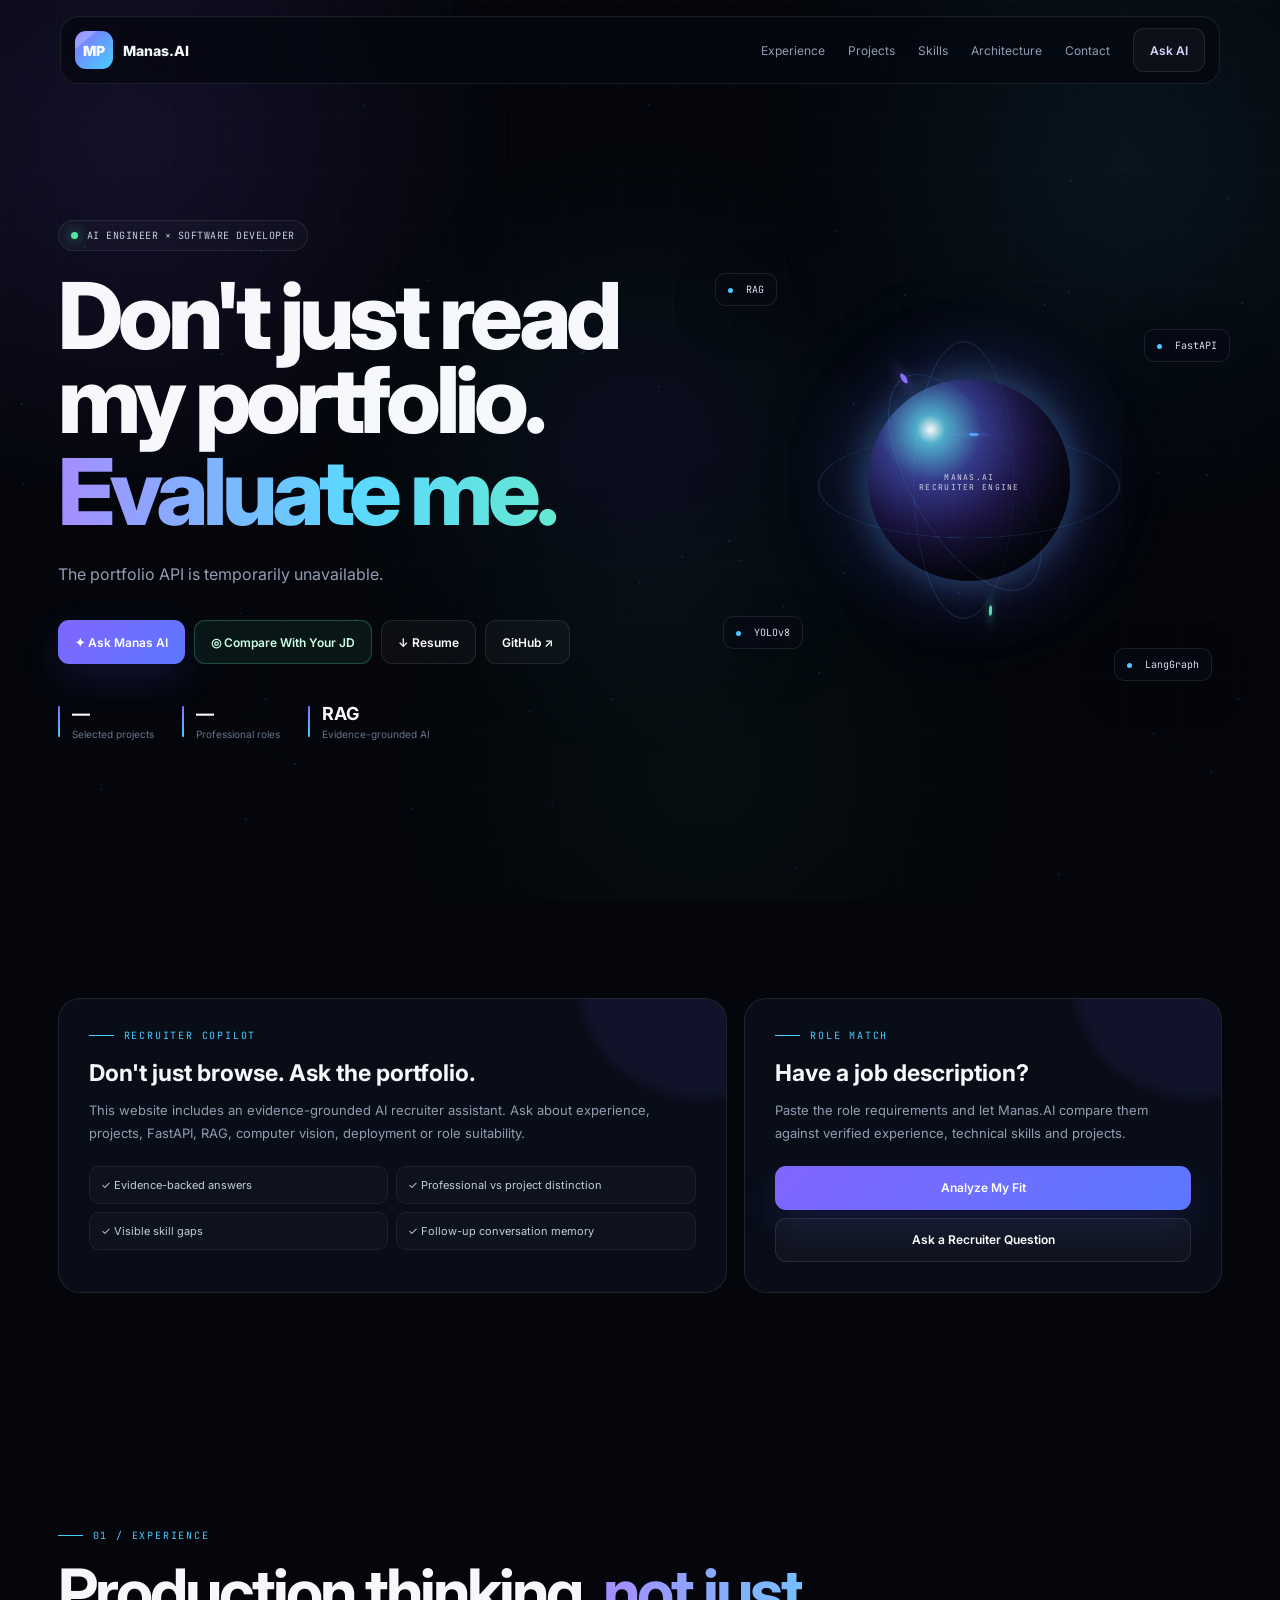
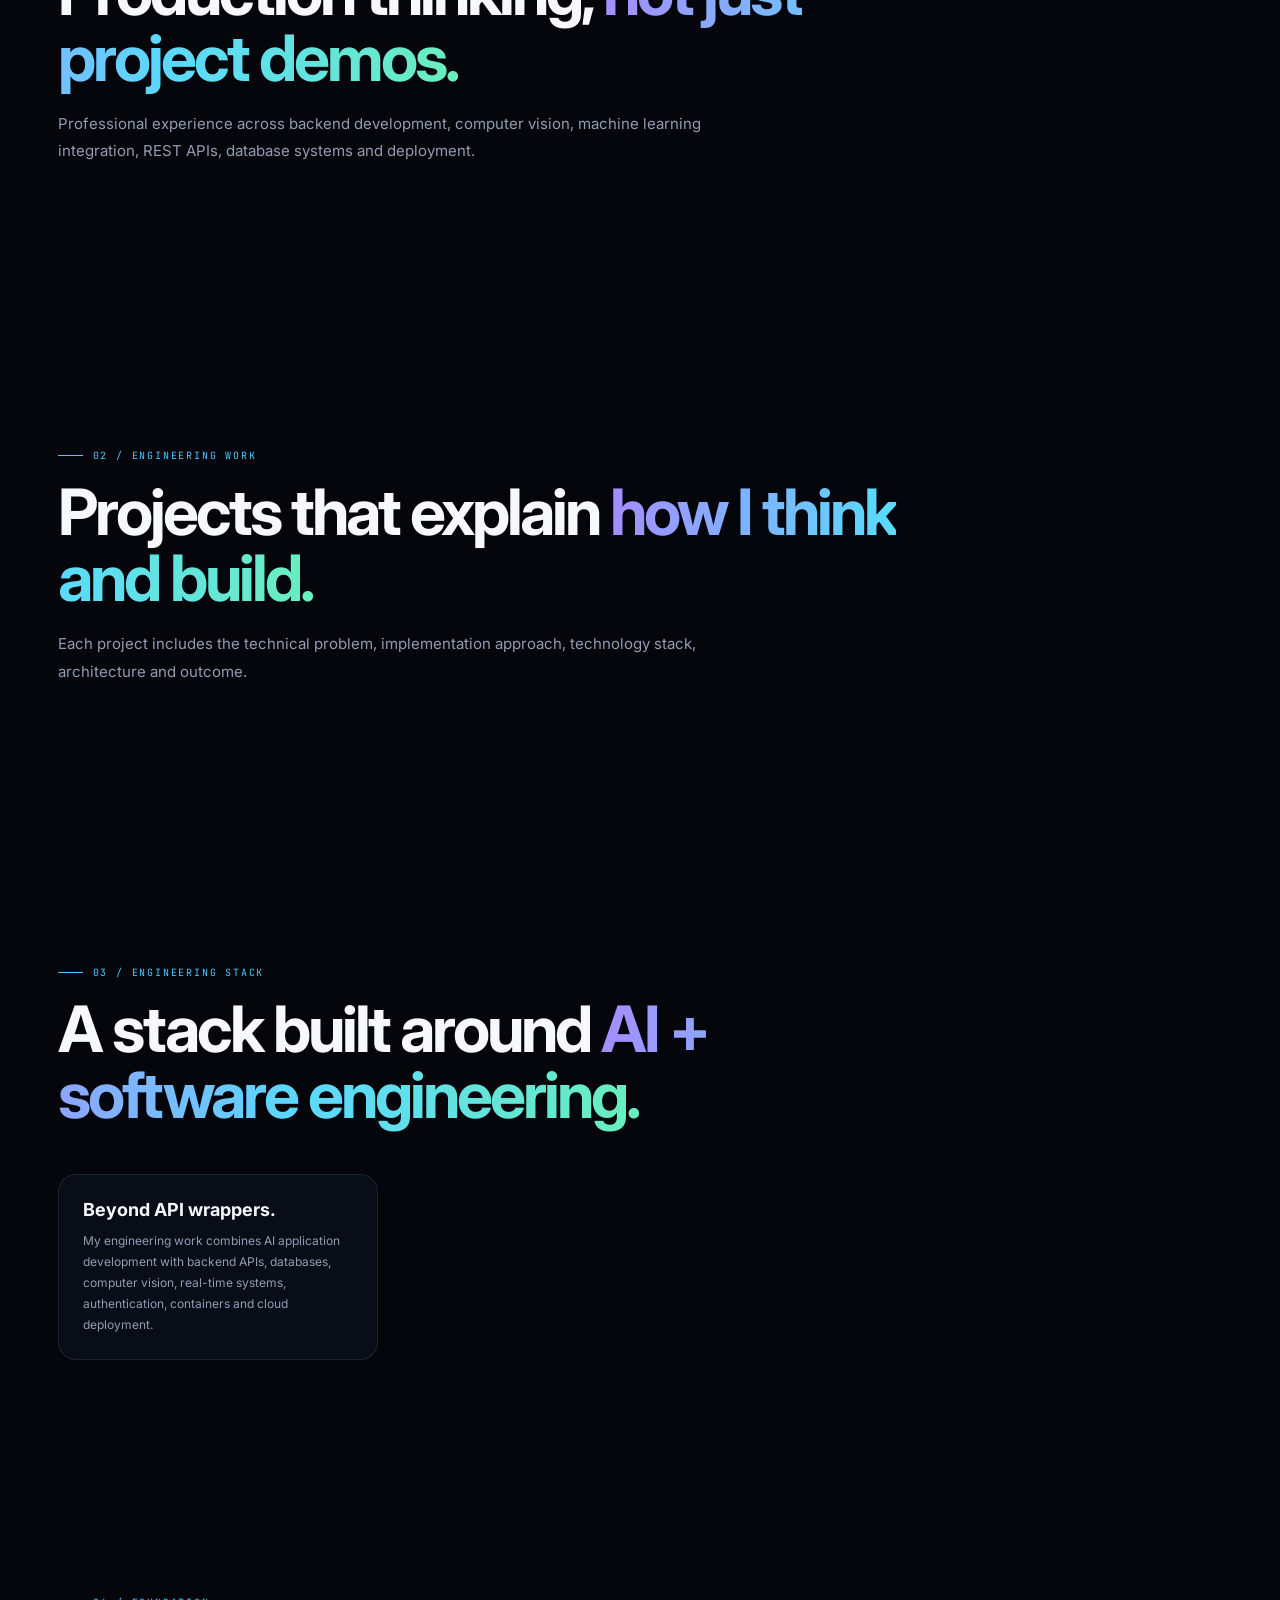
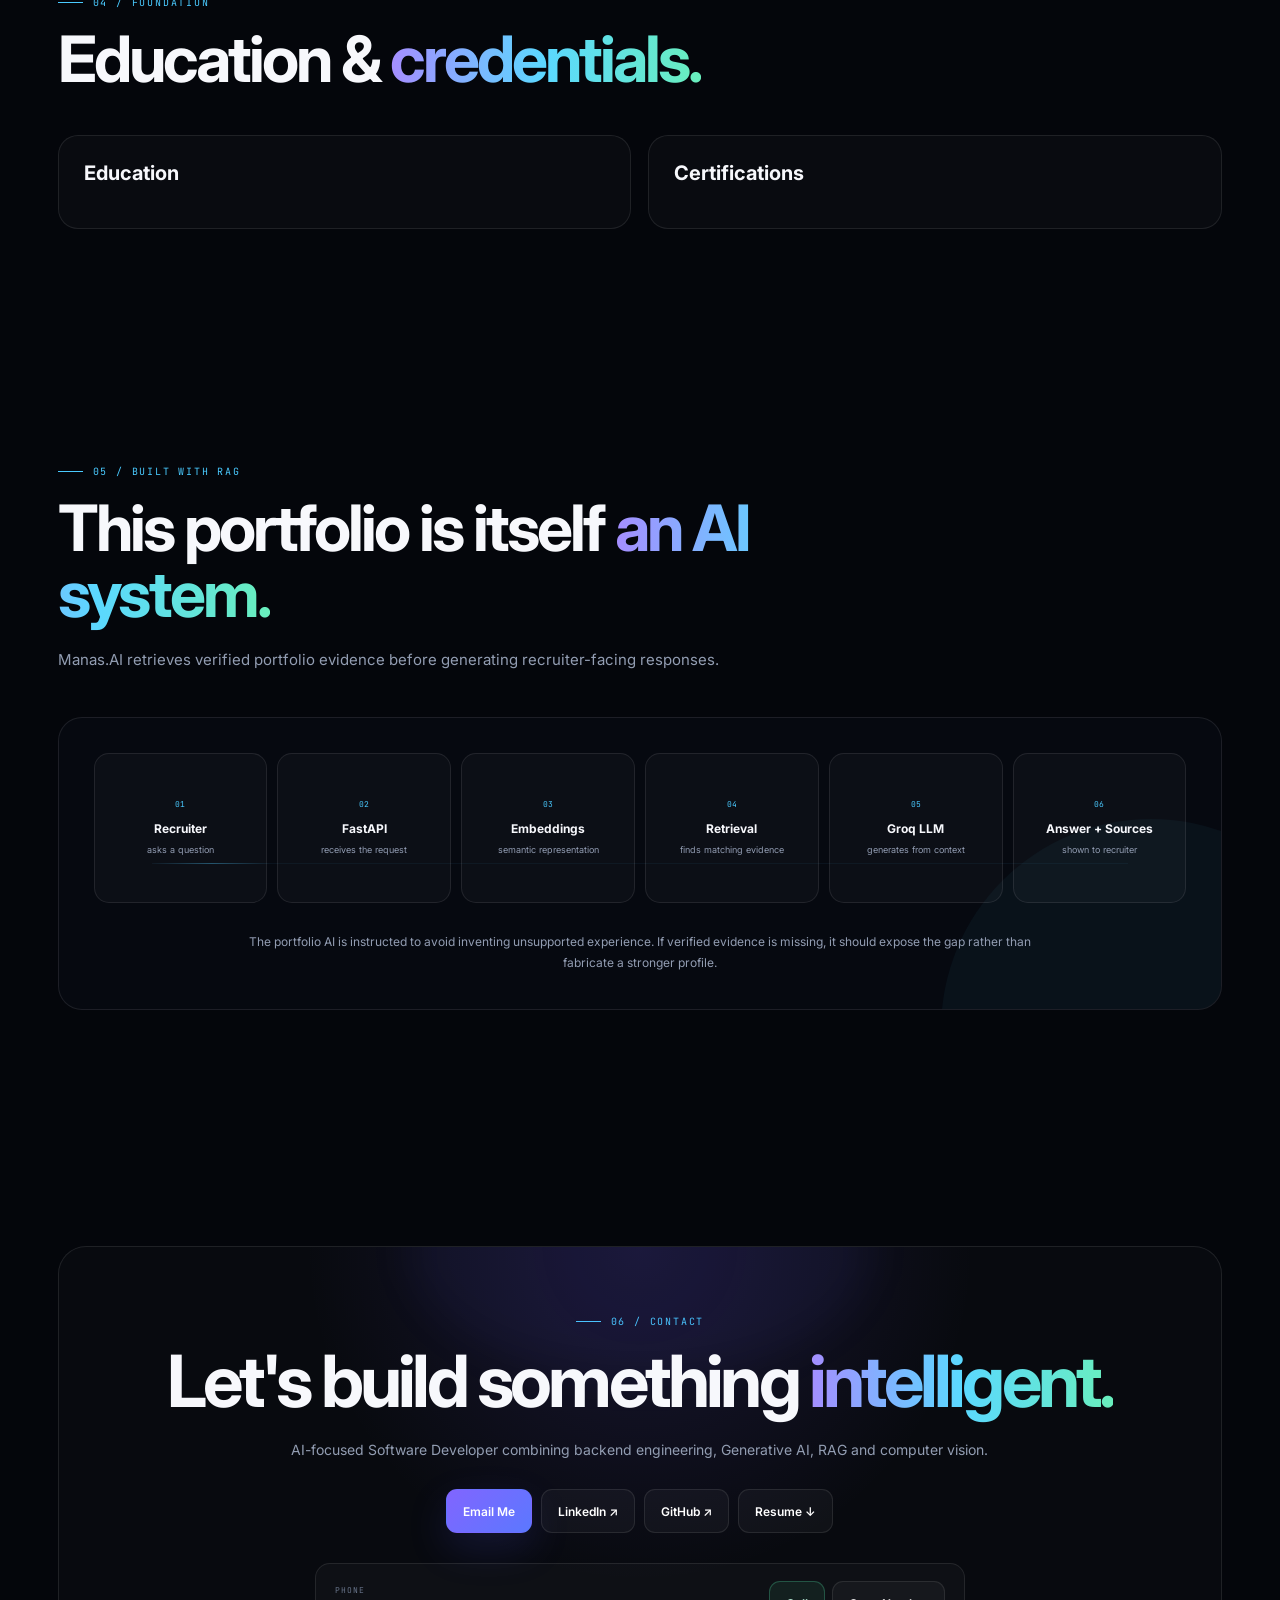
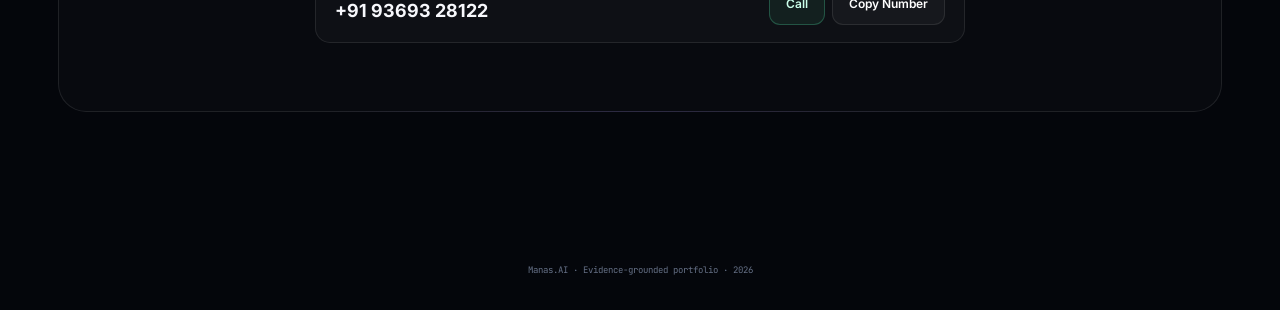
==== commit 2763d92a: "Update index.html" ====
--- a/frontend/index.html
+++ b/frontend/index.html
@@ -18,6 +18,60 @@
 name="description"
 content="Interactive AI-powered portfolio of Manas Pandey — Generative AI, RAG, FastAPI, Python, Computer Vision and Full Stack Engineering."
 >
+
+<!-- =========================================================
+     LINKEDIN / OPEN GRAPH / SOCIAL PREVIEW
+========================================================= -->
+
+<meta property="og:title"
+content="Manas Pandey | Software Developer & GenAI Engineer">
+
+<meta property="og:description"
+content="Software Developer & GenAI Engineer specializing in Python, FastAPI, Generative AI, LLMs, RAG, Computer Vision and Full Stack Engineering.">
+
+<meta property="og:type"
+content="website">
+
+<meta property="og:url"
+content="https://manas-ai-portfolio.onrender.com/">
+
+<meta property="og:site_name"
+content="Manas.AI">
+
+<meta property="og:image"
+content="https://manas-ai-portfolio.onrender.com/portfolio-preview.png">
+
+<meta property="og:image:secure_url"
+content="https://manas-ai-portfolio.onrender.com/portfolio-preview.png">
+
+<meta property="og:image:type"
+content="image/png">
+
+<meta property="og:image:width"
+content="1200">
+
+<meta property="og:image:height"
+content="630">
+
+<meta property="og:image:alt"
+content="Manas Pandey AI Engineer and Software Developer Portfolio">
+
+<!-- Twitter / X Preview -->
+<meta name="twitter:card"
+content="summary_large_image">
+
+<meta name="twitter:title"
+content="Manas Pandey | Software Developer & GenAI Engineer">
+
+<meta name="twitter:description"
+content="Python | FastAPI | Generative AI | LLMs | RAG | Computer Vision | Full Stack Engineering">
+
+<meta name="twitter:image"
+content="https://manas-ai-portfolio.onrender.com/portfolio-preview.png">
+
+<!-- Canonical URL -->
+<link rel="canonical"
+href="https://manas-ai-portfolio.onrender.com/">
 
 <link rel="preconnect" href="https://fonts.googleapis.com">
 
@@ -8237,4 +8291,4 @@
 
 </body>
 
-</html>+</html>
